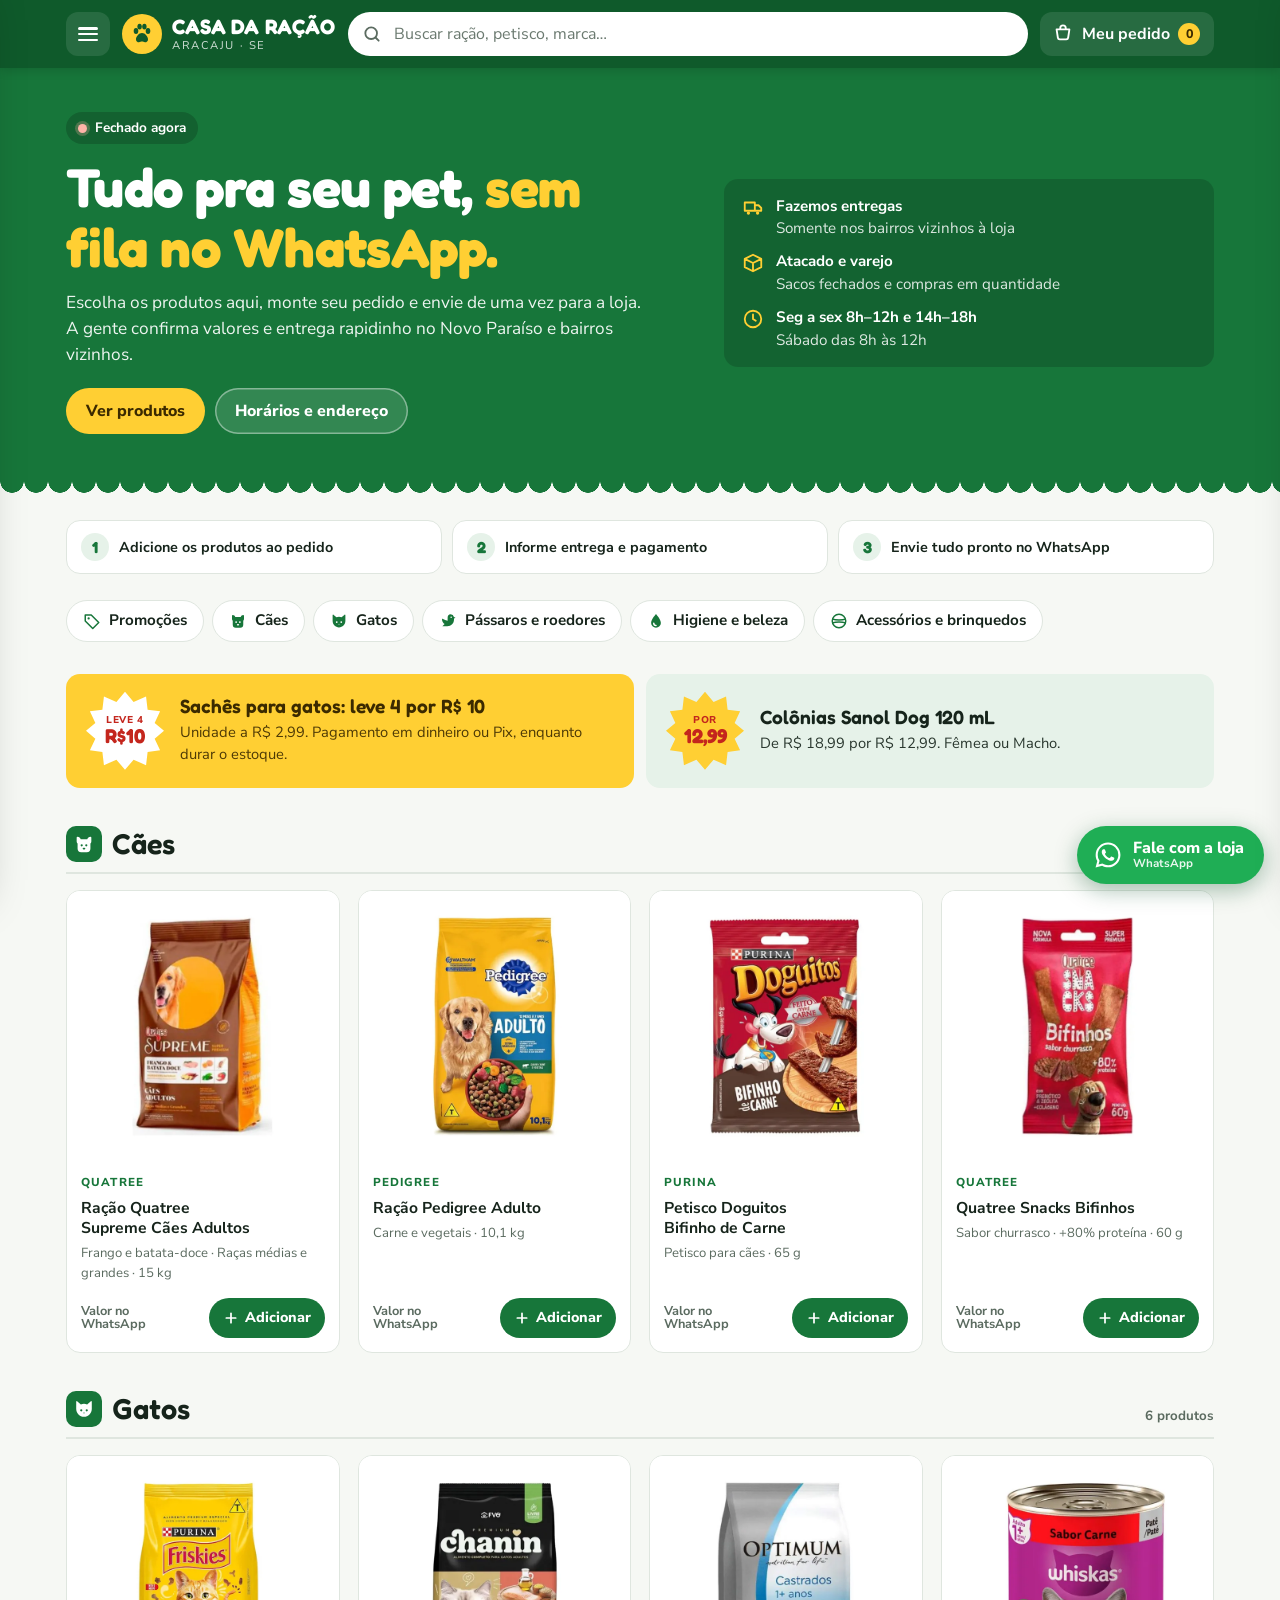
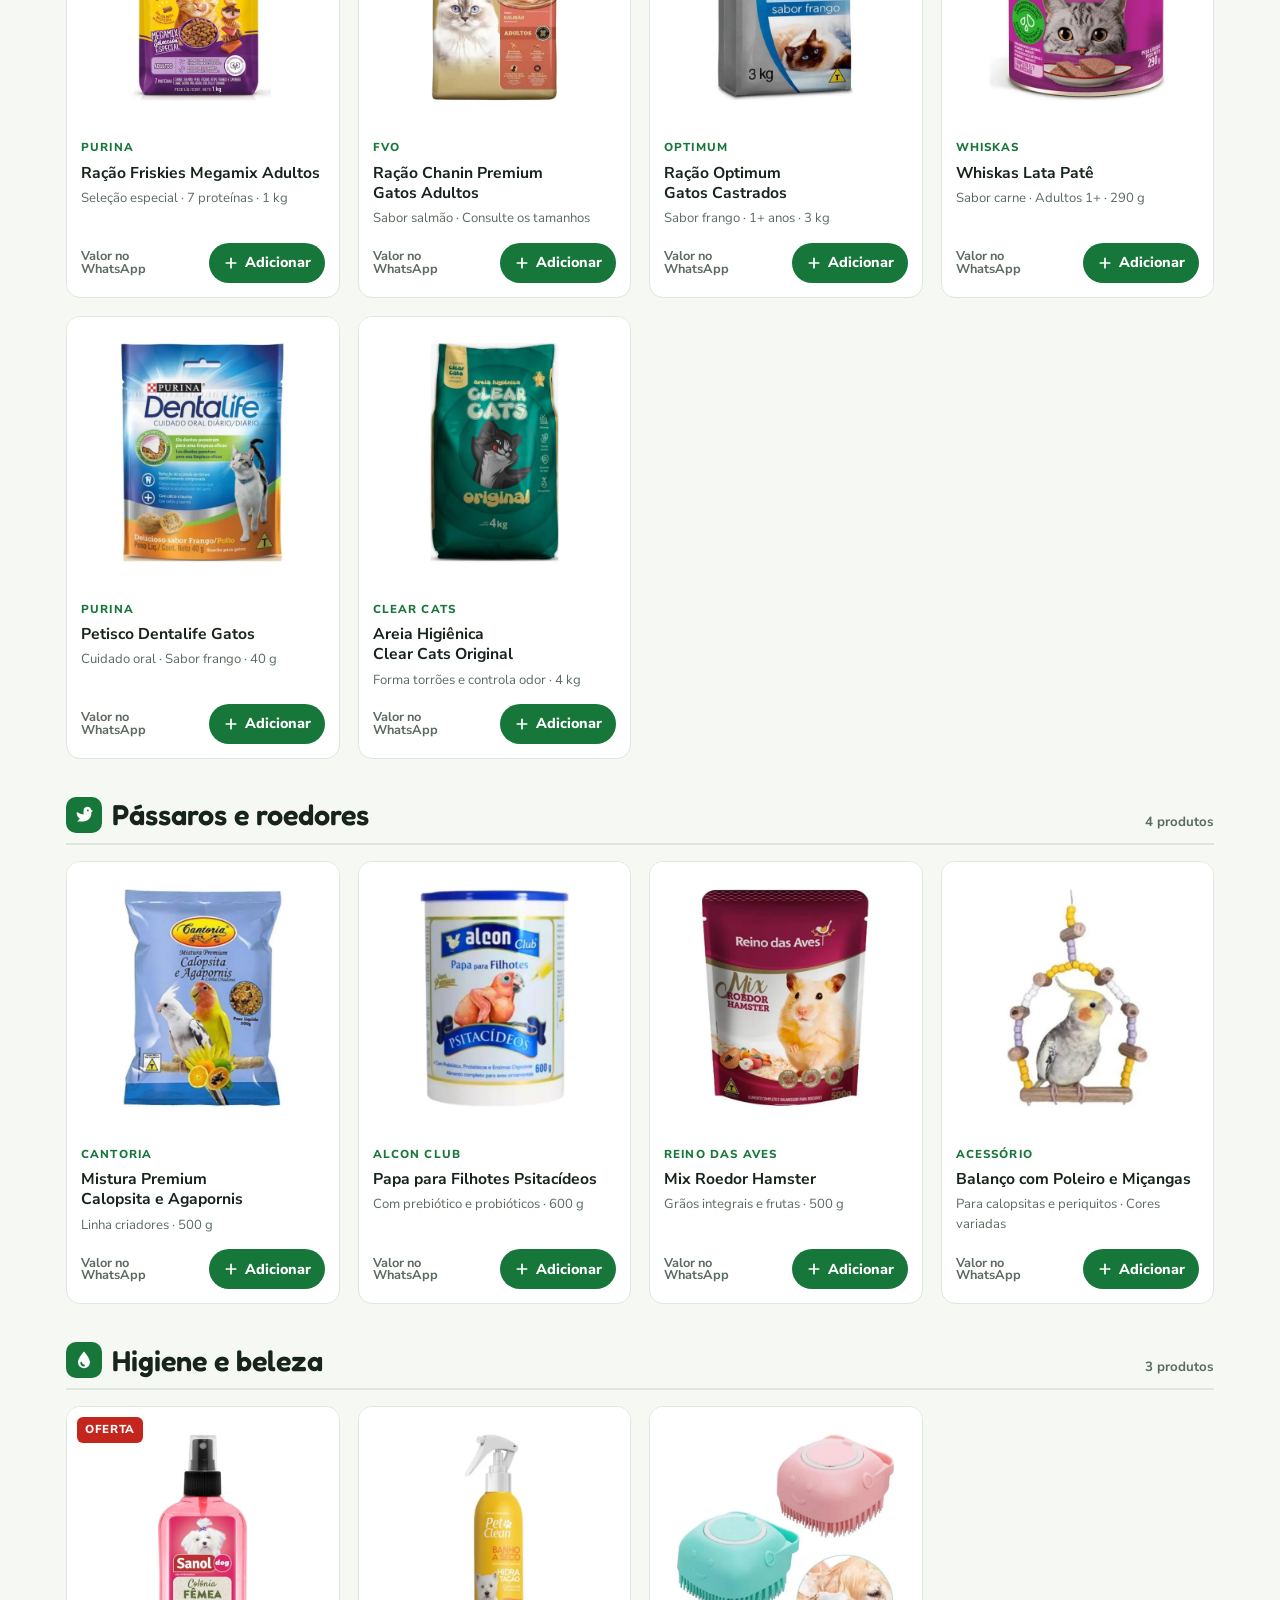
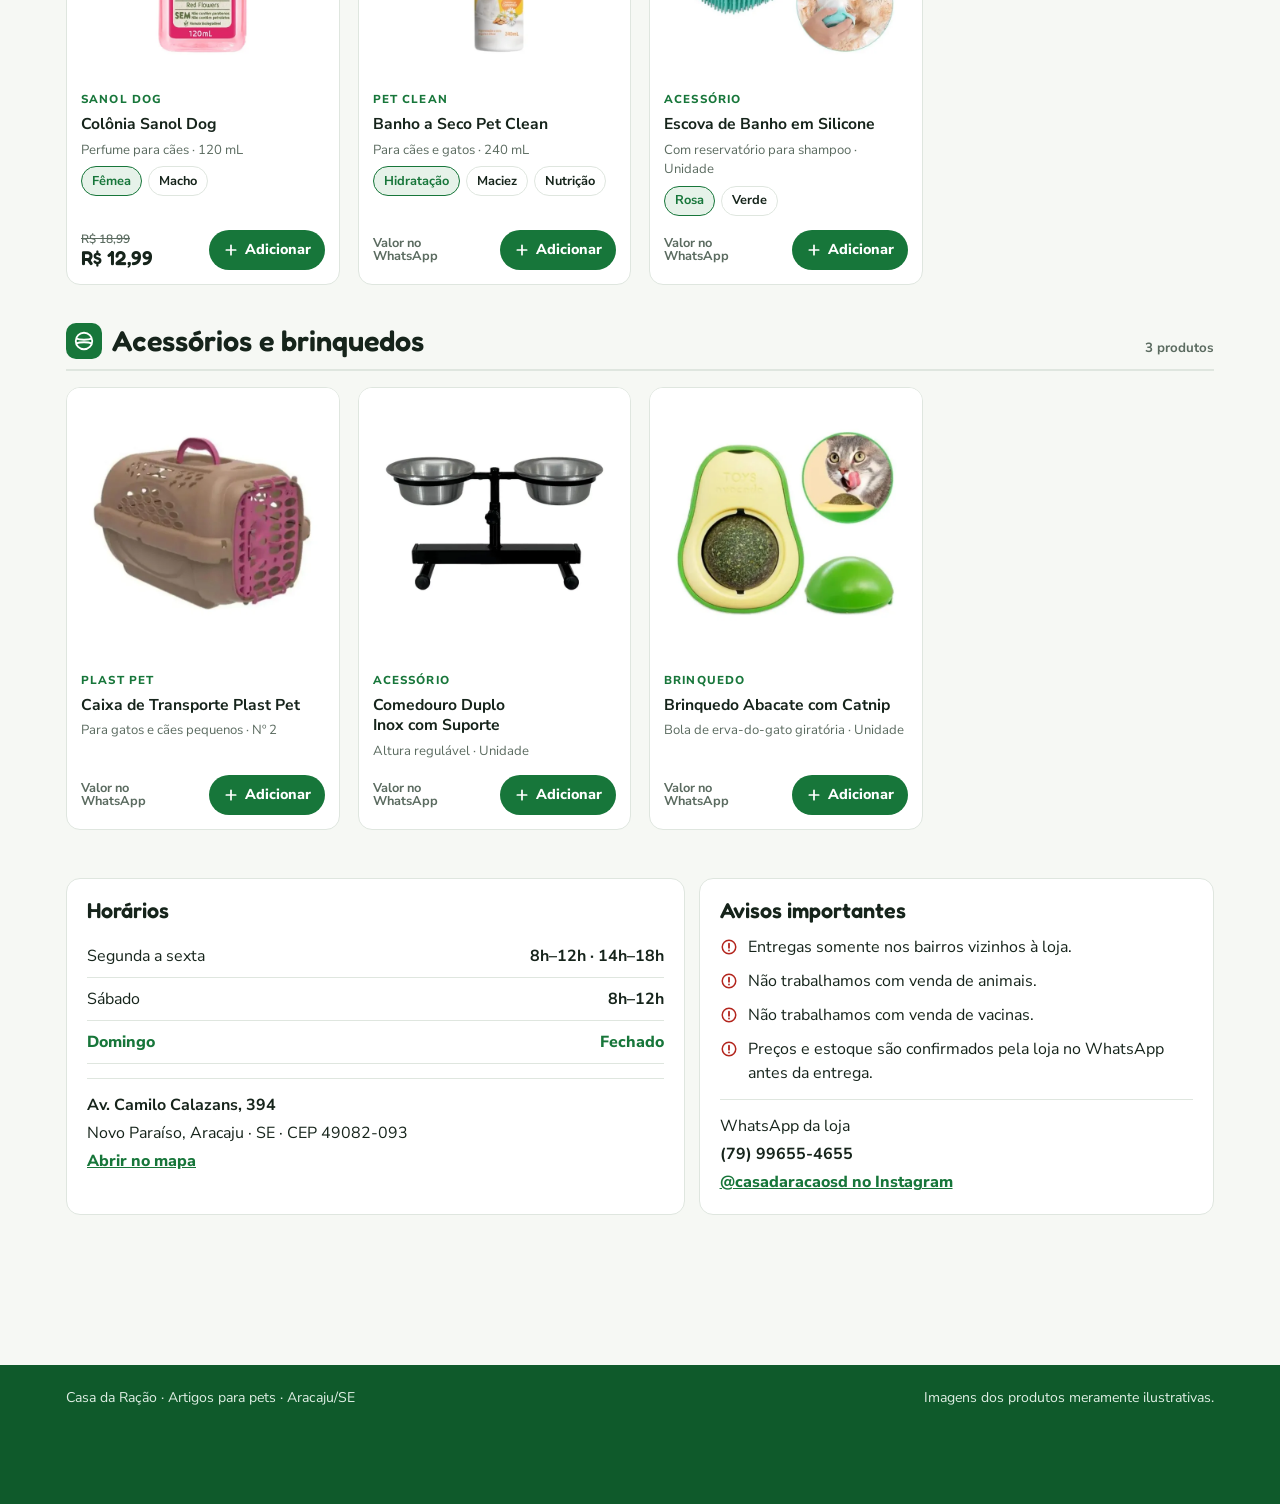
==== index.html @ 890642d2 "Site de pedidos da Casa da Ração Co-Authored-By: Claude Opus 5.5 <noreply@anthropic.com> Claude-Sess" ====
<!doctype html>
<html lang="pt-BR">
<head>
<meta charset="utf-8">
<meta name="viewport" content="width=device-width, initial-scale=1, viewport-fit=cover">
<meta name="description" content="Casa da Ração Aracaju: monte seu pedido de ração, petiscos e acessórios e envie pelo WhatsApp.">
<meta name="theme-color" content="#0f5a2b">
<title>Casa da Ração Aracaju</title>
<meta name="claude:viewport-fit-sides" content="cover">
<link rel="preconnect" href="https://fonts.googleapis.com">
<link rel="stylesheet" href="https://fonts.googleapis.com/css2?family=Fredoka:wght@500;600;700&family=Nunito+Sans:opsz,wght@6..12,400;6..12,600;6..12,700;6..12,800&display=swap">
<style>
/* Layout: sticky green "letreiro" header with 3-bar sector drawer + search, storefront hero with awning edge, sector shelves of product cards, cart drawer that sends the order to WhatsApp, fixed WhatsApp button bottom-right */
:root{
  --green:#17763a;          /* letreiro da fachada */
  --green-deep:#0f5a2b;
  --green-soft:#e6f2e9;
  --sun:#ffcf33;            /* plaquinhas de preço amarelas */
  --sun-ink:#3b2a00;
  --bg:#f6f8f4;
  --surface:#ffffff;
  --img-bg:#ffffff;
  --ink:#16241b;
  --muted:#5b6b60;
  --line:#dfe6df;
  --wa:#1fae55;
  --wa-ink:#ffffff;
  --danger:#b3261e;
  --shadow:0 1px 2px rgba(16,40,24,.06),0 6px 20px rgba(16,40,24,.07);
  --font-display:"Fredoka","Nunito Sans",ui-rounded,system-ui,sans-serif;
  --font-body:"Nunito Sans",system-ui,-apple-system,"Segoe UI",Roboto,sans-serif;
  --r:14px;
}
@media (prefers-color-scheme: dark){:root:not([data-theme="light"]){
  --green:#2f9e57;--green-deep:#12371f;--green-soft:#1a2c21;--sun:#ffd54f;--sun-ink:#2e2100;
  --bg:#0f1712;--surface:#17221b;--img-bg:#f4f6f2;--ink:#e7efe9;--muted:#a3b3a8;--line:#29382e;
  --wa:#25c062;--wa-ink:#06210f;--danger:#ff8a80;--shadow:0 1px 2px rgba(0,0,0,.4),0 8px 24px rgba(0,0,0,.35);color-scheme:dark}}
:root[data-theme="dark"]{
  --green:#2f9e57;--green-deep:#12371f;--green-soft:#1a2c21;--sun:#ffd54f;--sun-ink:#2e2100;
  --bg:#0f1712;--surface:#17221b;--img-bg:#f4f6f2;--ink:#e7efe9;--muted:#a3b3a8;--line:#29382e;
  --wa:#25c062;--wa-ink:#06210f;--danger:#ff8a80;--shadow:0 1px 2px rgba(0,0,0,.4),0 8px 24px rgba(0,0,0,.35);color-scheme:dark}

*{box-sizing:border-box}
html{scroll-behavior:smooth;scroll-padding-top:150px}
@media (prefers-reduced-motion:reduce){html{scroll-behavior:auto}*{transition:none!important;animation:none!important}}
body{background:var(--bg);color:var(--ink);font-family:var(--font-body);font-size:16px;line-height:1.5;-webkit-font-smoothing:antialiased}
body::before{content:"";position:fixed;inset:0 0 auto;height:env(safe-area-inset-top,0px);z-index:60;background:var(--green-deep)}
button,input,select,textarea{font:inherit;color:inherit}
button{cursor:pointer}
:focus-visible{outline:3px solid var(--sun);outline-offset:2px;border-radius:8px}
.wrap{max-width:1180px;margin:0 auto;padding-left:max(16px,env(safe-area-inset-left,0px));padding-right:max(16px,env(safe-area-inset-right,0px))}
.sr{position:absolute;width:1px;height:1px;overflow:hidden;clip:rect(0 0 0 0);white-space:nowrap}
h1,h2,h3{font-family:var(--font-display);font-weight:600;line-height:1.1;text-wrap:balance;margin:0}

/* ---------- header ---------- */
.top{position:sticky;top:env(safe-area-inset-top,0px);z-index:50;background:var(--green-deep);color:#fff;box-shadow:0 2px 10px rgba(0,0,0,.15)}
.top .wrap{display:grid;grid-template-columns:auto auto 1fr auto;grid-template-areas:"menu logo . cart" "search search search search";gap:10px 12px;align-items:center;padding-block:10px}
@media (min-width:780px){.top .wrap{grid-template-columns:auto auto 1fr auto;grid-template-areas:"menu logo search cart";padding-block:12px}}
.iconbtn{width:44px;height:44px;border:0;border-radius:12px;background:rgba(255,255,255,.1);color:#fff;display:grid;place-items:center;position:relative}
.iconbtn:hover{background:rgba(255,255,255,.18)}
.menu-btn{grid-area:menu}
.bars{width:20px;height:14px;display:flex;flex-direction:column;justify-content:space-between}
.bars i{display:block;height:2.5px;border-radius:2px;background:currentColor}
.logo{grid-area:logo;display:flex;align-items:center;gap:10px;text-decoration:none;color:#fff;min-width:0}
.logo-badge{width:40px;height:40px;border-radius:50%;background:var(--sun);color:var(--green-deep);display:grid;place-items:center;flex:none}
.logo-txt{display:flex;flex-direction:column;line-height:1}
.logo-txt b{font-family:var(--font-display);font-weight:700;font-size:1.3rem;letter-spacing:.01em;text-transform:uppercase;white-space:nowrap}
.logo-txt small{font-size:.7rem;letter-spacing:.14em;text-transform:uppercase;opacity:.8;margin-top:3px}
@media (max-width:420px){.logo{gap:8px}.logo-badge{width:34px;height:34px}.logo-txt b{font-size:1.02rem}.logo-txt small{font-size:.62rem}.top .wrap{gap:10px 8px}.cart-btn{padding:0 10px}}
.search{grid-area:search;position:relative;min-width:0}
.search input{width:100%;height:44px;border-radius:999px;border:2px solid transparent;background:#fff;color:#16241b;padding:0 44px 0 44px;font-size:1rem}
.search input::placeholder{color:#6b7a70}
.search input:focus{outline:none;border-color:var(--sun)}
.search .s-ico{position:absolute;left:14px;top:50%;transform:translateY(-50%);color:#5b6b60;pointer-events:none}
.search .s-clear{position:absolute;right:6px;top:50%;transform:translateY(-50%);width:34px;height:34px;border:0;border-radius:50%;background:transparent;color:#5b6b60;display:grid;place-items:center}
.search .s-clear:hover{background:#eef2ee}
.cart-btn{grid-area:cart;width:auto;padding:0 14px 0 12px;gap:8px;display:flex;font-weight:700}
.cart-btn .lbl{display:none}
@media (min-width:520px){.cart-btn .lbl{display:inline}}
.count{min-width:22px;height:22px;padding:0 6px;border-radius:999px;background:var(--sun);color:var(--sun-ink);font-size:.78rem;font-weight:800;display:grid;place-items:center;font-variant-numeric:tabular-nums}
.count.bump{animation:bump .35s ease}
@keyframes bump{40%{transform:scale(1.3)}}

/* ---------- hero ---------- */
.hero{background:var(--green);color:#fff;position:relative}
.hero .wrap{display:grid;gap:22px;padding-block:28px 46px}
@media (min-width:860px){.hero .wrap{grid-template-columns:1.3fr 1fr;align-items:center;padding-block:44px 64px}}
.hero::after{content:"";position:absolute;left:0;right:0;bottom:-1px;height:18px;background:var(--bg);z-index:0;-webkit-mask:radial-gradient(circle at 12px 0,transparent 11.5px,#000 12px) 0 0/24px 18px repeat-x;mask:radial-gradient(circle at 12px 0,transparent 11.5px,#000 12px) 0 0/24px 18px repeat-x}
.status{display:inline-flex;align-items:center;gap:8px;padding:6px 12px;border-radius:999px;background:rgba(0,0,0,.18);font-weight:700;font-size:.85rem}
.status i{width:9px;height:9px;border-radius:50%;background:#9fe0b4;box-shadow:0 0 0 3px rgba(159,224,180,.25)}
.status.closed i{background:#ffb4a8;box-shadow:0 0 0 3px rgba(255,180,168,.25)}
.hero h1{font-size:clamp(2rem,5.2vw,3.4rem);margin-top:14px;font-weight:700;letter-spacing:-.01em}
.hero h1 em{font-style:normal;color:var(--sun)}
.hero p.lead{font-size:1.08rem;max-width:34em;opacity:.92;margin:12px 0 0}
.hero-actions{display:flex;flex-wrap:wrap;gap:10px;margin-top:20px}
.btn{display:inline-flex;align-items:center;justify-content:center;gap:8px;min-height:46px;padding:0 20px;border-radius:999px;border:0;font-weight:800;text-decoration:none;font-size:1rem}
.btn-sun{background:var(--sun);color:var(--sun-ink)}
.btn-sun:hover{filter:brightness(1.05)}
.btn-ghost{background:rgba(255,255,255,.12);color:#fff;box-shadow:inset 0 0 0 1.5px rgba(255,255,255,.4)}
.btn-ghost:hover{background:rgba(255,255,255,.2)}
.facts{display:grid;gap:10px;background:rgba(0,0,0,.16);border-radius:var(--r);padding:16px 18px;font-size:.95rem}
.facts div{display:flex;gap:12px;align-items:flex-start}
.facts svg{flex:none;margin-top:2px;color:var(--sun)}
.facts b{display:block}
.facts span{opacity:.85}

/* ---------- steps & chips ---------- */
.steps{display:grid;grid-template-columns:repeat(3,minmax(0,1fr));gap:10px;margin-top:22px}
.step{background:var(--surface);border:1px solid var(--line);border-radius:var(--r);padding:12px 14px;display:flex;gap:10px;align-items:center;min-width:0}
.step b{width:28px;height:28px;flex:none;border-radius:50%;background:var(--green-soft);color:var(--green);display:grid;place-items:center;font-family:var(--font-display)}
.step span{font-size:.9rem;font-weight:700;line-height:1.25}
@media (max-width:560px){.steps{grid-template-columns:1fr}.step{padding:10px 12px}}
.chips{display:flex;gap:8px;overflow-x:auto;padding:4px 0 6px;margin-top:22px;scrollbar-width:none}
.chips::-webkit-scrollbar{display:none}
.chip{flex:none;display:inline-flex;align-items:center;gap:8px;height:42px;padding:0 16px;border-radius:999px;border:1.5px solid var(--line);background:var(--surface);color:var(--ink);font-weight:700;text-decoration:none;font-size:.95rem}
.chip:hover{border-color:var(--green);color:var(--green)}
.chip svg{color:var(--green)}

/* ---------- promo ---------- */
.promo{margin-top:26px;display:grid;gap:12px}
@media (min-width:760px){.promo{grid-template-columns:1fr 1fr}}
.promo-card{border-radius:var(--r);padding:18px 20px;display:flex;gap:16px;align-items:center;min-width:0}
.promo-card.sun{background:var(--sun);color:var(--sun-ink)}
.promo-card.soft{background:var(--green-soft);color:var(--ink)}
.burst{flex:none;width:78px;height:78px;display:grid;place-items:center;text-align:center;font-family:var(--font-display);font-weight:700;line-height:1;clip-path:polygon(50% 0,61% 13%,77% 6%,79% 23%,95% 25%,88% 40%,100% 50%,88% 60%,95% 75%,79% 77%,77% 94%,61% 87%,50% 100%,39% 87%,23% 94%,21% 77%,5% 75%,12% 60%,0 50%,12% 40%,5% 25%,21% 23%,23% 6%,39% 13%)}
.promo-card.sun .burst{background:#fff;color:#c4261d}
.promo-card.soft .burst{background:var(--sun);color:#c4261d}
.burst small{display:block;font-size:.62rem;font-family:var(--font-body);font-weight:800;letter-spacing:.06em}
.burst span{font-size:1.25rem}
.promo-card h3{font-size:1.2rem}
.promo-card p{margin:4px 0 0;font-size:.92rem;opacity:.9}

/* ---------- shelves ---------- */
main{padding-bottom:110px}
.shelf{margin-top:38px}
.shelf-head{display:flex;align-items:end;justify-content:space-between;gap:12px;border-bottom:2px solid var(--line);padding-bottom:10px;margin-bottom:16px}
.shelf-head h2{font-size:clamp(1.4rem,3vw,1.8rem);display:flex;align-items:center;gap:10px}
.shelf-head h2 .tag{width:36px;height:36px;border-radius:10px;background:var(--green);color:#fff;display:grid;place-items:center}
.shelf-head small{color:var(--muted);font-weight:700;white-space:nowrap}
.grid{display:grid;grid-template-columns:repeat(2,minmax(0,1fr));gap:12px}
@media (min-width:640px){.grid{grid-template-columns:repeat(3,minmax(0,1fr));gap:16px}}
@media (min-width:980px){.grid{grid-template-columns:repeat(4,minmax(0,1fr));gap:18px}}
.card{background:var(--surface);border:1px solid var(--line);border-radius:var(--r);overflow:hidden;display:flex;flex-direction:column;min-width:0;transition:box-shadow .2s,transform .2s}
.card:hover{box-shadow:var(--shadow);transform:translateY(-2px)}
.card.flash{animation:flash 1.6s ease}
@keyframes flash{0%,60%{box-shadow:0 0 0 4px var(--sun)}}
.card .pic{position:relative;background:var(--img-bg);aspect-ratio:1/1;max-width:100%;display:grid;place-items:center}
.card .pic img{width:88%;height:88%;object-fit:contain}
.ribbon{position:absolute;left:10px;top:10px;background:#c4261d;color:#fff;font-weight:800;font-size:.72rem;letter-spacing:.06em;text-transform:uppercase;padding:4px 8px;border-radius:6px}
.card .body{padding:12px 14px 14px;display:flex;flex-direction:column;gap:6px;flex:1}
.brand{font-size:.72rem;font-weight:800;letter-spacing:.1em;text-transform:uppercase;color:var(--green)}
.card h3{font-family:var(--font-body);font-weight:700;font-size:.98rem;line-height:1.3}
.meta{font-size:.82rem;color:var(--muted)}
.opts{display:flex;flex-wrap:wrap;gap:6px}
.opt{height:30px;padding:0 10px;border-radius:999px;border:1.5px solid var(--line);background:transparent;font-size:.8rem;font-weight:700}
.opt[aria-pressed="true"]{border-color:var(--green);background:var(--green-soft);color:var(--green)}
.buy{margin-top:auto;padding-top:8px;display:flex;align-items:center;justify-content:space-between;gap:8px;flex-wrap:wrap}
.price{font-family:var(--font-display);font-weight:600;font-size:1.25rem;font-variant-numeric:tabular-nums;line-height:1}
.price s{display:block;font-family:var(--font-body);font-size:.75rem;color:var(--muted);font-weight:600;margin-bottom:3px}
.price.ask{font-family:var(--font-body);font-size:.8rem;font-weight:700;color:var(--muted)}
.add{height:40px;padding:0 14px;border-radius:999px;border:0;background:var(--green);color:#fff;font-weight:800;display:inline-flex;align-items:center;gap:6px;font-size:.9rem}
.add:hover{background:var(--green-deep)}
:root:not([data-theme="light"]) .add:hover{filter:brightness(1.1)}
.stepper{display:inline-flex;align-items:center;border-radius:999px;background:var(--green-soft);height:40px}
.stepper button{width:38px;height:40px;border:0;background:transparent;color:var(--green);font-weight:800;font-size:1.2rem;border-radius:999px}
.stepper output{min-width:22px;text-align:center;font-weight:800;font-variant-numeric:tabular-nums}
@media (max-width:420px){.card .body{padding:10px 10px 12px}.add{padding:0 12px}.add .t{display:none}.price{font-size:1.1rem}}

.results-head{margin-top:28px;display:flex;justify-content:space-between;align-items:baseline;gap:12px;flex-wrap:wrap}
.results-head h2{font-size:1.4rem}
.linkbtn{border:0;background:transparent;color:var(--green);font-weight:800;padding:6px 0;text-decoration:underline;text-underline-offset:3px}
.empty{margin-top:16px;background:var(--surface);border:1.5px dashed var(--line);border-radius:var(--r);padding:28px 20px;text-align:center}
.empty h3{font-size:1.25rem}
.empty p{color:var(--muted);margin:6px 0 16px}
.btn-wa{background:var(--wa);color:var(--wa-ink)}

/* ---------- info & footer ---------- */
.info{margin-top:48px;display:grid;gap:14px}
@media (min-width:820px){.info{grid-template-columns:1.2fr 1fr}}
.panel{background:var(--surface);border:1px solid var(--line);border-radius:var(--r);padding:20px}
.panel h2{font-size:1.35rem;margin-bottom:12px}
.hours{width:100%;border-collapse:collapse;font-variant-numeric:tabular-nums}
.hours td{padding:9px 0;border-bottom:1px solid var(--line)}
.hours td:last-child{text-align:right;font-weight:700}
.hours tr.today td{color:var(--green);font-weight:800}
.notice{list-style:none;padding:0;margin:0;display:grid;gap:10px}
.notice li{display:flex;gap:10px;align-items:flex-start}
.notice svg{flex:none;margin-top:3px;color:var(--danger)}
.addr{margin-top:14px;padding-top:14px;border-top:1px solid var(--line);display:grid;gap:4px}
.addr a{color:var(--green);font-weight:800}
footer{margin-top:40px;background:var(--green-deep);color:#dfeee4;font-size:.88rem}
footer .wrap{padding-block:22px calc(96px + env(safe-area-inset-bottom,0px));display:flex;flex-wrap:wrap;gap:8px 20px;justify-content:space-between}

/* ---------- overlay / drawers ---------- */
.scrim{position:fixed;inset:0;background:rgba(6,18,10,.5);z-index:70;opacity:0;pointer-events:none;transition:opacity .2s}
.scrim.on{opacity:1;pointer-events:auto}
.drawer{position:fixed;top:0;bottom:0;z-index:80;width:min(360px,88vw);background:var(--surface);display:flex;flex-direction:column;transition:transform .25s ease;box-shadow:0 0 40px rgba(0,0,0,.25)}
.drawer.left{left:0;transform:translateX(-105%);padding-left:env(safe-area-inset-left,0px)}
.drawer.right{right:0;width:min(420px,94vw);transform:translateX(105%);padding-right:env(safe-area-inset-right,0px)}
.drawer.open{transform:none}
.d-head{display:flex;align-items:center;justify-content:space-between;gap:10px;padding:calc(14px + env(safe-area-inset-top,0px)) 16px 14px;background:var(--green-deep);color:#fff}
.d-head h2{font-size:1.25rem}
.d-body{flex:1;overflow-y:auto;padding:10px 12px calc(16px + env(safe-area-inset-bottom,0px))}
.nav-link{display:flex;align-items:center;gap:12px;width:100%;min-height:48px;padding:0 10px;border:0;border-radius:10px;background:transparent;text-align:left;font-weight:800;font-size:1rem;text-decoration:none;color:var(--ink)}
.nav-link:hover{background:var(--green-soft)}
.nav-link .n{margin-left:auto;font-size:.78rem;color:var(--muted);font-weight:700}
.nav-link .chev{transition:transform .2s;color:var(--muted)}
.nav-link[aria-expanded="true"] .chev{transform:rotate(90deg)}
.nav-ico{width:32px;height:32px;border-radius:9px;background:var(--green-soft);color:var(--green);display:grid;place-items:center;flex:none}
.sub{list-style:none;margin:0 0 8px;padding:0 0 0 54px}
.sub button{width:100%;text-align:left;border:0;background:transparent;padding:8px 6px;border-radius:8px;font-size:.92rem;color:var(--ink)}
.sub button:hover{background:var(--green-soft)}
.d-sep{height:1px;background:var(--line);margin:10px 4px}
.d-label{font-size:.72rem;letter-spacing:.12em;text-transform:uppercase;color:var(--muted);font-weight:800;padding:8px 10px 4px}

/* cart */
.c-item{display:grid;grid-template-columns:64px 1fr auto;gap:12px;align-items:center;padding:12px 4px;border-bottom:1px solid var(--line)}
.c-item img{width:64px;height:64px;object-fit:contain;background:var(--img-bg);border-radius:10px;border:1px solid var(--line)}
.c-item .nm{font-weight:700;font-size:.92rem;line-height:1.3}
.c-item .sm{font-size:.8rem;color:var(--muted)}
.c-item .rm{border:0;background:transparent;color:var(--danger);font-size:.8rem;font-weight:700;padding:4px 0}
.c-empty{text-align:center;padding:36px 10px;color:var(--muted)}
.c-empty b{display:block;color:var(--ink);font-family:var(--font-display);font-size:1.2rem;margin-bottom:6px}
.form{display:grid;gap:12px;margin-top:16px}
.field{display:grid;gap:6px}
.field label,.field legend{font-weight:800;font-size:.88rem}
.field input,.field select,.field textarea{width:100%;min-height:44px;border-radius:10px;border:1.5px solid var(--line);background:var(--bg);padding:10px 12px;font-size:1rem}
.field textarea{min-height:64px;resize:vertical}
.field input:focus,.field select:focus,.field textarea:focus{outline:none;border-color:var(--green)}
fieldset.field{border:0;padding:0;margin:0}
.seg{display:grid;grid-template-columns:1fr 1fr;gap:6px;background:var(--bg);border:1.5px solid var(--line);border-radius:12px;padding:4px}
.seg input{position:absolute;opacity:0;pointer-events:none}
.seg label{display:grid;place-items:center;min-height:40px;border-radius:9px;font-weight:800;cursor:pointer;font-size:.92rem}
.seg input:checked+label{background:var(--green);color:#fff}
.seg input:focus-visible+label{outline:3px solid var(--sun)}
.c-foot{border-top:1px solid var(--line);padding:14px 16px calc(14px + env(safe-area-inset-bottom,0px));display:grid;gap:10px;background:var(--surface)}
.tot{display:flex;justify-content:space-between;align-items:baseline;font-variant-numeric:tabular-nums}
.tot b{font-family:var(--font-display);font-size:1.35rem;font-weight:600}
.tot small{display:block;color:var(--muted);font-size:.78rem}
.c-foot .btn{width:100%}
.hint{font-size:.8rem;color:var(--muted);text-align:center;margin:0}

/* floating WhatsApp */
.fab{position:fixed;z-index:65;right:calc(16px + env(safe-area-inset-right,0px));bottom:calc(16px + env(safe-area-inset-bottom,0px));display:flex;align-items:center;gap:10px;height:58px;padding:0 20px 0 16px;border-radius:999px;background:var(--wa);color:var(--wa-ink);text-decoration:none;font-weight:800;box-shadow:0 6px 22px rgba(10,80,40,.35)}
.fab:hover{filter:brightness(1.06)}
.fab .fl{display:flex;flex-direction:column;line-height:1.1}
.fab .fl small{font-size:.72rem;font-weight:700;opacity:.9}
@media (max-width:480px){.fab{height:60px;width:60px;padding:0;justify-content:center}.fab .fl{display:none}}

.toast{position:fixed;left:50%;bottom:calc(90px + env(safe-area-inset-bottom,0px));transform:translate(-50%,20px);background:var(--ink);color:var(--bg);padding:10px 16px;border-radius:999px;font-weight:700;font-size:.9rem;z-index:90;opacity:0;pointer-events:none;transition:.2s;max-width:calc(100vw - 32px);text-align:center}
.toast.on{opacity:1;transform:translate(-50%,0)}
</style>
<style>body{margin:0}img{max-width:100%}[hidden]{display:none!important}:root{padding-top:env(safe-area-inset-top,0px);padding-bottom:env(safe-area-inset-bottom,0px)}</style>
</head>
<body>


<svg width="0" height="0" style="position:absolute" aria-hidden="true">
  <defs>
    <symbol id="i-paw" viewBox="0 0 24 24"><ellipse cx="6" cy="9" rx="2.3" ry="3" fill="currentColor"/><ellipse cx="18" cy="9" rx="2.3" ry="3" fill="currentColor"/><ellipse cx="9.6" cy="4.6" rx="2.2" ry="2.9" fill="currentColor"/><ellipse cx="14.4" cy="4.6" rx="2.2" ry="2.9" fill="currentColor"/><path d="M12 11c-3.2 0-6 3.6-6 6.4 0 1.9 1.4 2.8 3 2.8 1.2 0 2-.6 3-.6s1.8.6 3 .6c1.6 0 3-.9 3-2.8 0-2.8-2.8-6.4-6-6.4z" fill="currentColor"/></symbol>
    <symbol id="i-wa" viewBox="0 0 24 24"><path fill="currentColor" d="M19.05 4.91A9.82 9.82 0 0 0 12.04 2C6.58 2 2.13 6.45 2.13 11.91c0 1.75.46 3.45 1.32 4.95L2.05 22l5.25-1.38c1.45.79 3.08 1.21 4.74 1.21 5.46 0 9.91-4.45 9.91-9.91 0-2.65-1.03-5.14-2.9-7.01zm-7.01 15.24c-1.48 0-2.93-.4-4.2-1.15l-.3-.18-3.12.82.83-3.04-.2-.31a8.26 8.26 0 0 1-1.26-4.38c0-4.54 3.7-8.24 8.24-8.24 2.2 0 4.27.86 5.82 2.42a8.18 8.18 0 0 1 2.41 5.83c.02 4.54-3.68 8.23-8.22 8.23zm4.52-6.16c-.25-.12-1.47-.72-1.69-.81-.23-.08-.39-.12-.56.12-.17.25-.64.81-.78.97-.14.17-.29.19-.54.06-.25-.12-1.05-.39-1.99-1.23-.74-.66-1.23-1.47-1.38-1.72-.14-.25-.02-.38.11-.51.11-.11.25-.29.37-.43s.17-.25.25-.41.04-.31-.02-.43-.56-1.34-.76-1.84c-.2-.48-.41-.42-.56-.43h-.48c-.17 0-.43.06-.66.31-.22.25-.86.85-.86 2.07s.89 2.4 1.01 2.56c.12.17 1.75 2.67 4.23 3.74.59.26 1.05.41 1.41.52.59.19 1.13.16 1.56.1.48-.07 1.47-.6 1.67-1.18.21-.58.21-1.07.14-1.18s-.22-.17-.47-.29z"/></symbol>
    <symbol id="i-cart" viewBox="0 0 24 24"><path fill="none" stroke="currentColor" stroke-width="2" stroke-linecap="round" stroke-linejoin="round" d="M5 7h14l-1.4 9.1a2 2 0 0 1-2 1.7H8.4a2 2 0 0 1-2-1.7zM9 7V5.5a3 3 0 0 1 6 0V7"/></symbol>
    <symbol id="i-search" viewBox="0 0 24 24"><circle cx="11" cy="11" r="7" fill="none" stroke="currentColor" stroke-width="2.2"/><path d="m20 20-3.5-3.5" stroke="currentColor" stroke-width="2.2" stroke-linecap="round"/></symbol>
    <symbol id="i-x" viewBox="0 0 24 24"><path d="M6 6l12 12M18 6 6 18" stroke="currentColor" stroke-width="2.4" stroke-linecap="round"/></symbol>
    <symbol id="i-chev" viewBox="0 0 24 24"><path d="m9 6 6 6-6 6" fill="none" stroke="currentColor" stroke-width="2.4" stroke-linecap="round" stroke-linejoin="round"/></symbol>
    <symbol id="i-plus" viewBox="0 0 24 24"><path d="M12 5v14M5 12h14" stroke="currentColor" stroke-width="2.6" stroke-linecap="round"/></symbol>
    <symbol id="i-truck" viewBox="0 0 24 24"><path fill="none" stroke="currentColor" stroke-width="2" stroke-linejoin="round" d="M3 6h11v9H3zM14 9h4l3 3v3h-7z"/><circle cx="7" cy="17.5" r="1.8" fill="currentColor"/><circle cx="17" cy="17.5" r="1.8" fill="currentColor"/></symbol>
    <symbol id="i-clock" viewBox="0 0 24 24"><circle cx="12" cy="12" r="9" fill="none" stroke="currentColor" stroke-width="2"/><path d="M12 7v5l3 2" fill="none" stroke="currentColor" stroke-width="2" stroke-linecap="round"/></symbol>
    <symbol id="i-pin" viewBox="0 0 24 24"><path fill="none" stroke="currentColor" stroke-width="2" d="M12 21s-7-6.2-7-11.5a7 7 0 0 1 14 0C19 14.8 12 21 12 21z"/><circle cx="12" cy="9.5" r="2.5" fill="currentColor"/></symbol>
    <symbol id="i-box" viewBox="0 0 24 24"><path fill="none" stroke="currentColor" stroke-width="2" stroke-linejoin="round" d="M3 7.5 12 3l9 4.5v9L12 21l-9-4.5zM3 7.5l9 4.5 9-4.5M12 12v9"/></symbol>
    <symbol id="i-dog" viewBox="0 0 24 24"><path fill="currentColor" d="M5 4c1.6 0 3 1.2 3.4 2.7h7.2C16 5.2 17.4 4 19 4c.6 0 1 .4 1 1v4.2c0 .9-.4 1.7-1 2.3V17a4 4 0 0 1-4 4H9a4 4 0 0 1-4-4v-5.5c-.6-.6-1-1.4-1-2.3V5c0-.6.4-1 1-1zm4.5 8.2a1.2 1.2 0 1 0 0 2.4 1.2 1.2 0 0 0 0-2.4zm5 0a1.2 1.2 0 1 0 0 2.4 1.2 1.2 0 0 0 0-2.4zM12 16c-.8 0-1.5.4-1.5.9s.7 1.1 1.5 1.1 1.5-.6 1.5-1.1-.7-.9-1.5-.9z"/></symbol>
    <symbol id="i-cat" viewBox="0 0 24 24"><path fill="currentColor" d="M4.5 3.5 8.6 7a9 9 0 0 1 6.8 0l4.1-3.5c.4-.3 1 0 1 .5V12c0 4.7-3.8 8.5-8.5 8.5S3.5 16.7 3.5 12V4c0-.5.6-.8 1-.5zM9 12.2a1.2 1.2 0 1 0 0 2.4 1.2 1.2 0 0 0 0-2.4zm6 0a1.2 1.2 0 1 0 0 2.4 1.2 1.2 0 0 0 0-2.4zM12 15.6l-1 1h2z"/></symbol>
    <symbol id="i-bird" viewBox="0 0 24 24"><path fill="currentColor" d="M15.5 3a4.5 4.5 0 0 1 4.4 3.5L22 7.5l-2 1.1V10c0 5-3.6 9-9 9H4.5l3-3C5.4 14.6 4 12.2 4 9.5c0-.4.4-.6.7-.4 2.2 1.4 4.6 2.2 6.8 2.4V7.5A4.5 4.5 0 0 1 15.5 3zm.7 3a1 1 0 1 0 0 2 1 1 0 0 0 0-2z"/></symbol>
    <symbol id="i-drop" viewBox="0 0 24 24"><path fill="currentColor" d="M12 2.8s6.5 7.2 6.5 11.7a6.5 6.5 0 0 1-13 0C5.5 10 12 2.8 12 2.8zM9 14a1 1 0 0 0-1 1 4 4 0 0 0 4 4 1 1 0 0 0 0-2 2 2 0 0 1-2-2 1 1 0 0 0-1-1z"/></symbol>
    <symbol id="i-ball" viewBox="0 0 24 24"><circle cx="12" cy="12" r="9" fill="none" stroke="currentColor" stroke-width="2"/><path d="M3.5 9.5c4 1.5 13 1.5 17 0M3.5 14.5c4-1.5 13-1.5 17 0" fill="none" stroke="currentColor" stroke-width="2"/></symbol>
    <symbol id="i-home" viewBox="0 0 24 24"><path fill="none" stroke="currentColor" stroke-width="2" stroke-linejoin="round" d="M4 11 12 4l8 7v9h-5v-6H9v6H4z"/></symbol>
    <symbol id="i-tag" viewBox="0 0 24 24"><path fill="none" stroke="currentColor" stroke-width="2" stroke-linejoin="round" d="M3 12V4h8l10 10-8 8z"/><circle cx="7.5" cy="8.5" r="1.5" fill="currentColor"/></symbol>
    <symbol id="i-alert" viewBox="0 0 24 24"><circle cx="12" cy="12" r="9" fill="none" stroke="currentColor" stroke-width="2"/><path d="M12 7.5v5.5M12 16.5v.2" stroke="currentColor" stroke-width="2.4" stroke-linecap="round"/></symbol>
  </defs>
</svg>

<header class="top">
  <div class="wrap">
    <button class="iconbtn menu-btn" id="menuBtn" aria-label="Abrir menu de setores" aria-controls="nav" aria-expanded="false"><span class="bars" aria-hidden="true"><i></i><i></i><i></i></span></button>
    <a class="logo" href="#inicio" aria-label="Casa da Ração, início">
      <span class="logo-badge"><svg width="24" height="24"><use href="#i-paw"/></svg></span>
      <span class="logo-txt"><b>Casa da Ração</b><small>Aracaju · SE</small></span>
    </a>
    <form class="search" id="searchForm" role="search">
      <label class="sr" for="q">Buscar produtos</label>
      <svg class="s-ico" width="20" height="20" aria-hidden="true"><use href="#i-search"/></svg>
      <input id="q" type="search" placeholder="Buscar ração, petisco, marca…" autocomplete="off" enterkeyhint="search">
      <button type="button" class="s-clear" id="qClear" aria-label="Limpar busca" hidden><svg width="18" height="18"><use href="#i-x"/></svg></button>
    </form>
    <button class="iconbtn cart-btn" id="cartBtn" aria-label="Abrir pedido" aria-controls="cart" aria-expanded="false">
      <svg width="22" height="22" aria-hidden="true"><use href="#i-cart"/></svg><span class="lbl">Meu pedido</span><span class="count" id="count">0</span>
    </button>
  </div>
</header>

<section class="hero" id="inicio">
  <div class="wrap">
    <div>
      <span class="status" id="status"><i></i><span id="statusTxt">Horário de funcionamento</span></span>
      <h1>Tudo pra seu pet, <em>sem fila no WhatsApp.</em></h1>
      <p class="lead">Escolha os produtos aqui, monte seu pedido e envie de uma vez para a loja. A gente confirma valores e entrega rapidinho no Novo Paraíso e bairros vizinhos.</p>
      <div class="hero-actions">
        <a class="btn btn-sun" href="#produtos">Ver produtos</a>
        <a class="btn btn-ghost" href="#loja">Horários e endereço</a>
      </div>
    </div>
    <div class="facts" aria-label="Informações da loja">
      <div><svg width="22" height="22" aria-hidden="true"><use href="#i-truck"/></svg><p style="margin:0"><b>Fazemos entregas</b><span>Somente nos bairros vizinhos à loja</span></p></div>
      <div><svg width="22" height="22" aria-hidden="true"><use href="#i-box"/></svg><p style="margin:0"><b>Atacado e varejo</b><span>Sacos fechados e compras em quantidade</span></p></div>
      <div><svg width="22" height="22" aria-hidden="true"><use href="#i-clock"/></svg><p style="margin:0"><b>Seg a sex 8h–12h e 14h–18h</b><span>Sábado das 8h às 12h</span></p></div>
    </div>
  </div>
</section>

<main class="wrap" id="produtos">
  <div class="steps" aria-label="Como pedir">
    <div class="step"><b>1</b><span>Adicione os produtos ao pedido</span></div>
    <div class="step"><b>2</b><span>Informe entrega e pagamento</span></div>
    <div class="step"><b>3</b><span>Envie tudo pronto no WhatsApp</span></div>
  </div>

  <nav class="chips" id="chips" aria-label="Setores"></nav>

  <div id="home">
    <div class="promo" id="promocoes">
      <div class="promo-card sun">
        <div class="burst" aria-hidden="true"><div><small>LEVE 4</small><span>R$10</span></div></div>
        <div><h3>Sachês para gatos: leve 4 por R$ 10</h3><p>Unidade a R$ 2,99. Pagamento em dinheiro ou Pix, enquanto durar o estoque.</p></div>
      </div>
      <div class="promo-card soft">
        <div class="burst" aria-hidden="true"><div><small>POR</small><span>12,99</span></div></div>
        <div><h3>Colônias Sanol Dog 120 mL</h3><p>De R$ 18,99 por R$ 12,99. Fêmea ou Macho.</p></div>
      </div>
    </div>
    <div id="shelves"></div>
  </div>

  <section id="results" hidden aria-live="polite">
    <div class="results-head"><h2 id="resultsTitle">Resultados</h2><button class="linkbtn" id="backHome" type="button">Ver todos os produtos</button></div>
    <div class="grid" id="resultsGrid" style="margin-top:14px"></div>
    <div class="empty" id="noResults" hidden>
      <h3>Não encontramos esse produto no site</h3>
      <p>A loja tem muito mais coisa nas prateleiras. Pergunte direto pelo WhatsApp.</p>
      <a class="btn btn-wa" id="askWa" href="#" target="_blank" rel="noopener"><svg width="20" height="20" aria-hidden="true"><use href="#i-wa"/></svg>Perguntar no WhatsApp</a>
    </div>
  </section>

  <section class="info" id="loja">
    <div class="panel">
      <h2>Horários</h2>
      <table class="hours" id="hours">
        <tr data-d="1,2,3,4,5"><td>Segunda a sexta</td><td>8h–12h · 14h–18h</td></tr>
        <tr data-d="6"><td>Sábado</td><td>8h–12h</td></tr>
        <tr data-d="0"><td>Domingo</td><td>Fechado</td></tr>
      </table>
      <div class="addr">
        <b>Av. Camilo Calazans, 394</b>
        <span>Novo Paraíso, Aracaju · SE · CEP 49082-093</span>
        <a href="https://www.google.com/maps/search/?api=1&query=Av.+Camilo+Calazans+394+Novo+Paraiso+Aracaju" target="_blank" rel="noopener">Abrir no mapa</a>
      </div>
    </div>
    <div class="panel">
      <h2>Avisos importantes</h2>
      <ul class="notice">
        <li><svg width="18" height="18" aria-hidden="true"><use href="#i-alert"/></svg><span>Entregas somente nos bairros vizinhos à loja.</span></li>
        <li><svg width="18" height="18" aria-hidden="true"><use href="#i-alert"/></svg><span>Não trabalhamos com venda de animais.</span></li>
        <li><svg width="18" height="18" aria-hidden="true"><use href="#i-alert"/></svg><span>Não trabalhamos com venda de vacinas.</span></li>
        <li><svg width="18" height="18" aria-hidden="true"><use href="#i-alert"/></svg><span>Preços e estoque são confirmados pela loja no WhatsApp antes da entrega.</span></li>
      </ul>
      <div class="addr"><span>WhatsApp da loja</span><b style="font-variant-numeric:tabular-nums;user-select:all">(79) 99655-4655</b><a href="https://www.instagram.com/casadaracaosd/" target="_blank" rel="noopener">@casadaracaosd no Instagram</a></div>
    </div>
  </section>
</main>

<footer><div class="wrap"><span>Casa da Ração · Artigos para pets · Aracaju/SE</span><span>Imagens dos produtos meramente ilustrativas.</span></div></footer>

<a class="fab" id="fab" href="#" target="_blank" rel="noopener" aria-label="Falar com a loja no WhatsApp">
  <svg width="30" height="30" aria-hidden="true"><use href="#i-wa"/></svg>
  <span class="fl">Fale com a loja<small>WhatsApp</small></span>
</a>

<div class="scrim" id="scrim"></div>

<aside class="drawer left" id="nav" aria-label="Setores e produtos" aria-hidden="true" inert>
  <div class="d-head"><h2>Setores</h2><button class="iconbtn" id="navClose" aria-label="Fechar menu"><svg width="20" height="20"><use href="#i-x"/></svg></button></div>
  <div class="d-body" id="navBody"></div>
</aside>

<aside class="drawer right" id="cart" aria-label="Meu pedido" aria-hidden="true" inert>
  <div class="d-head"><h2>Meu pedido</h2><button class="iconbtn" id="cartClose" aria-label="Fechar pedido"><svg width="20" height="20"><use href="#i-x"/></svg></button></div>
  <div class="d-body">
    <div id="cartItems"></div>
    <form class="form" id="orderForm" hidden>
      <div class="field"><label for="f-nome">Seu nome</label><input id="f-nome" autocomplete="name" placeholder="Ex.: Maria"></div>
      <fieldset class="field"><legend>Como quer receber?</legend>
        <div class="seg">
          <input type="radio" name="rec" id="rec-ent" value="Entrega" checked><label for="rec-ent">Entrega</label>
          <input type="radio" name="rec" id="rec-ret" value="Retirada"><label for="rec-ret">Retirar na loja</label>
        </div>
      </fieldset>
      <div class="field" id="addrField"><label for="f-end">Endereço de entrega</label><textarea id="f-end" autocomplete="street-address" placeholder="Rua, número e bairro"></textarea></div>
      <div class="field"><label for="f-pag">Pagamento</label>
        <select id="f-pag"><option>Pix</option><option>Dinheiro</option><option>Cartão de débito</option><option>Cartão de crédito</option></select>
      </div>
      <div class="field" id="trocoField" hidden><label for="f-troco">Troco para quanto?</label><input id="f-troco" inputmode="decimal" placeholder="Ex.: 50"></div>
      <div class="field"><label for="f-obs">Observação</label><input id="f-obs" placeholder="Ex.: tocar a campainha"></div>
    </form>
  </div>
  <div class="c-foot" id="cartFoot" hidden>
    <div class="tot"><div><span>Total parcial</span><small id="totNote"></small></div><b id="total">R$ 0,00</b></div>
    <a class="btn btn-wa" id="sendBtn" href="#" target="_blank" rel="noopener"><svg width="22" height="22" aria-hidden="true"><use href="#i-wa"/></svg>Enviar pedido no WhatsApp</a>
    <p class="hint">A mensagem abre pronta no WhatsApp da loja. É só tocar em enviar.</p>
  </div>
</aside>

<div class="toast" id="toast" role="status"></div>

<script>
/* ============================================================
   CATÁLOGO — para atualizar o site, edite só esta lista.
   preco: valor em reais (ex.: 89.9). Deixe null para "consultar".
   de: preço antigo (opcional, mostra riscado).
   ============================================================ */
const WHATSAPP = "5579996554655";
const SETORES = [
  {id:"caes", nome:"Cães", icon:"i-dog"},
  {id:"gatos", nome:"Gatos", icon:"i-cat"},
  {id:"aves", nome:"Pássaros e roedores", icon:"i-bird"},
  {id:"higiene", nome:"Higiene e beleza", icon:"i-drop"},
  {id:"acessorios", nome:"Acessórios e brinquedos", icon:"i-ball"}
];
const IMG = {"abacate-catnip": "[data-uri]", "alcon-papa": "[data-uri]", "balanco-passaro": "[data-uri]", "caixa-transporte": "[data-uri]", "cantoria": "[data-uri]", "chanin-salmao": "[data-uri]", "clean-cats": "[data-uri]", "comedouro-inox": "[data-uri]", "dentalife": "[data-uri]", "doguitos": "[data-uri]", "escova-silicone": "[data-uri]", "friskies": "[data-uri]", "optimum-gatos": "[data-uri]", "pedigree-adultos": "[data-uri]", "petclean-banho": "[data-uri]", "quatree-bifinhos": "[data-uri]", "quatree-supreme": "[data-uri]", "reino-hamster": "[data-uri]", "sanol-colonia": "[data-uri]", "whiskas-lata": "[data-uri]"};
const PRODUTOS = [
  {id:"quatree-supreme", setor:"caes", marca:"Quatree", nome:"Ração Quatree Supreme Cães Adultos", info:"Frango e batata-doce · Raças médias e grandes", peso:"15 kg", preco:null, tags:"racao super premium cachorro"},
  {id:"pedigree-adultos", setor:"caes", marca:"Pedigree", nome:"Ração Pedigree Adulto", info:"Carne e vegetais", peso:"10,1 kg", preco:null, tags:"racao cachorro"},
  {id:"doguitos", setor:"caes", marca:"Purina", nome:"Petisco Doguitos Bifinho de Carne", info:"Petisco para cães", peso:"65 g", preco:null, tags:"bifinho snack cachorro"},
  {id:"quatree-bifinhos", setor:"caes", marca:"Quatree", nome:"Quatree Snacks Bifinhos", info:"Sabor churrasco · +80% proteína", peso:"60 g", preco:null, tags:"petisco snack cachorro"},
  {id:"friskies", setor:"gatos", marca:"Purina", nome:"Ração Friskies Megamix Adultos", info:"Seleção especial · 7 proteínas", peso:"1 kg", preco:null, tags:"racao gato"},
  {id:"chanin-salmao", setor:"gatos", marca:"FVO", nome:"Ração Chanin Premium Gatos Adultos", info:"Sabor salmão", peso:"Consulte os tamanhos", preco:null, tags:"racao gato salmao"},
  {id:"optimum-gatos", setor:"gatos", marca:"Optimum", nome:"Ração Optimum Gatos Castrados", info:"Sabor frango · 1+ anos", peso:"3 kg", preco:null, tags:"racao gato castrado"},
  {id:"whiskas-lata", setor:"gatos", marca:"Whiskas", nome:"Whiskas Lata Patê", info:"Sabor carne · Adultos 1+", peso:"290 g", preco:null, tags:"umida lata pate gato"},
  {id:"dentalife", setor:"gatos", marca:"Purina", nome:"Petisco Dentalife Gatos", info:"Cuidado oral · Sabor frango", peso:"40 g", preco:null, tags:"snack petisco dente gato"},
  {id:"clean-cats", setor:"gatos", marca:"Clear Cats", nome:"Areia Higiênica Clear Cats Original", info:"Forma torrões e controla odor", peso:"4 kg", preco:null, tags:"areia granulado gato linha higienica"},
  {id:"cantoria", setor:"aves", marca:"Cantoria", nome:"Mistura Premium Calopsita e Agapornis", info:"Linha criadores", peso:"500 g", preco:null, tags:"passaro ave semente calopsita"},
  {id:"alcon-papa", setor:"aves", marca:"Alcon Club", nome:"Papa para Filhotes Psitacídeos", info:"Com prebiótico e probióticos", peso:"600 g", preco:null, tags:"passaro ave filhote papagaio calopsita"},
  {id:"reino-hamster", setor:"aves", marca:"Reino das Aves", nome:"Mix Roedor Hamster", info:"Grãos integrais e frutas", peso:"500 g", preco:null, tags:"roedor hamster"},
  {id:"balanco-passaro", setor:"aves", marca:"Acessório", nome:"Balanço com Poleiro e Miçangas", info:"Para calopsitas e periquitos", peso:"Cores variadas", preco:null, tags:"passaro brinquedo calopsita"},
  {id:"sanol-colonia", setor:"higiene", marca:"Sanol Dog", nome:"Colônia Sanol Dog", info:"Perfume para cães", peso:"120 mL", preco:12.99, de:18.99, opcoes:["Fêmea","Macho"], tags:"perfume colonia cachorro oferta"},
  {id:"petclean-banho", setor:"higiene", marca:"Pet Clean", nome:"Banho a Seco Pet Clean", info:"Para cães e gatos", peso:"240 mL", preco:null, opcoes:["Hidratação","Maciez","Nutrição"], tags:"banho seco shampoo"},
  {id:"escova-silicone", setor:"higiene", marca:"Acessório", nome:"Escova de Banho em Silicone", info:"Com reservatório para shampoo", peso:"Unidade", preco:null, opcoes:["Rosa","Verde"], tags:"escova banho"},
  {id:"caixa-transporte", setor:"acessorios", marca:"Plast Pet", nome:"Caixa de Transporte Plast Pet", info:"Para gatos e cães pequenos", peso:"Nº 2", preco:null, tags:"transporte caixa"},
  {id:"comedouro-inox", setor:"acessorios", marca:"Acessório", nome:"Comedouro Duplo Inox com Suporte", info:"Altura regulável", peso:"Unidade", preco:null, tags:"comedouro bebedouro tigela"},
  {id:"abacate-catnip", setor:"acessorios", marca:"Brinquedo", nome:"Brinquedo Abacate com Catnip", info:"Bola de erva-do-gato giratória", peso:"Unidade", preco:null, tags:"gato brinquedo catnip erva"}
];

/* ============================================================ */
const $=s=>document.querySelector(s);
const brl=v=>v.toLocaleString("pt-BR",{style:"currency",currency:"BRL"});
const norm=s=>s.normalize("NFD").replace(/[̀-ͯ]/g,"").toLowerCase();
const waLink=t=>"https://wa.me/"+WHATSAPP+"?text="+encodeURIComponent(t);
const byId=Object.fromEntries(PRODUTOS.map(p=>[p.id,p]));
const sel={}; // opção escolhida por produto
let cart=[];
try{cart=JSON.parse(localStorage.getItem("cdr-cart")||"[]").filter(i=>byId[i.id])}catch(e){cart=[]}
const save=()=>{try{localStorage.setItem("cdr-cart",JSON.stringify(cart))}catch(e){}};

$("#fab").href=waLink("Olá, Casa da Ração! Vim pelo site e gostaria de tirar uma dúvida.");

/* status aberto/fechado no fuso de Aracaju */
(function(){
  const p=Object.fromEntries(new Intl.DateTimeFormat("en-US",{timeZone:"America/Maceio",weekday:"short",hour:"numeric",minute:"numeric",hour12:false}).formatToParts(new Date()).map(x=>[x.type,x.value]));
  const d=["Sun","Mon","Tue","Wed","Thu","Fri","Sat"].indexOf(p.weekday), m=(+p.hour%24)*60+(+p.minute);
  const win=d===0?[]:d===6?[[480,720]]:[[480,720],[840,1080]];
  const open=win.some(([a,b])=>m>=a&&m<b);
  const next=win.find(([a])=>m<a);
  $("#status").classList.toggle("closed",!open);
  $("#statusTxt").textContent=open?"Aberto agora":(next?"Fechado · abre às "+(next[0]/60)+"h":"Fechado agora");
  document.querySelectorAll("#hours tr").forEach(tr=>{if(tr.dataset.d.split(",").includes(String(d)))tr.classList.add("today")});
})();

function card(p){
  const q=cart.filter(i=>i.id===p.id).reduce((a,i)=>a+i.q,0);
  const opt=p.opcoes?(sel[p.id]||p.opcoes[0]):null;
  const inCart=cart.find(i=>i.id===p.id&&i.o===opt);
  const price=p.preco!=null?`<div class="price">${p.de?`<s>${brl(p.de)}</s>`:""}${brl(p.preco)}</div>`:`<div class="price ask">Valor no<br>WhatsApp</div>`;
  const ctl=inCart?`<div class="stepper" role="group" aria-label="Quantidade"><button type="button" data-dec="${p.id}" aria-label="Diminuir">−</button><output>${inCart.q}</output><button type="button" data-inc="${p.id}" aria-label="Aumentar">+</button></div>`
    :`<button type="button" class="add" data-add="${p.id}" aria-label="Adicionar ${p.nome} ao pedido"><svg width="16" height="16" aria-hidden="true"><use href="#i-plus"/></svg><span class="t">Adicionar</span></button>`;
  return `<article class="card" id="p-${p.id}" data-id="${p.id}">
    <div class="pic">${p.de?`<span class="ribbon">Oferta</span>`:""}<img src="${IMG[p.id]}" alt="${p.nome}" loading="lazy" width="600" height="600"></div>
    <div class="body"><span class="brand">${p.marca}</span><h3>${p.nome}</h3><span class="meta">${p.info} · ${p.peso}</span>
    ${p.opcoes?`<div class="opts" role="group" aria-label="Opção">${p.opcoes.map(o=>`<button type="button" class="opt" data-opt="${p.id}" data-v="${o}" aria-pressed="${o===opt}">${o}</button>`).join("")}</div>`:""}
    <div class="buy">${price}${ctl}</div></div></article>`;
}
function renderShelves(){
  $("#shelves").innerHTML=SETORES.map(s=>{const items=PRODUTOS.filter(p=>p.setor===s.id);return `<section class="shelf" id="s-${s.id}"><div class="shelf-head"><h2><span class="tag"><svg width="22" height="22" aria-hidden="true"><use href="#${s.icon}"/></svg></span>${s.nome}</h2><small>${items.length} produtos</small></div><div class="grid">${items.map(card).join("")}</div></section>`}).join("");
}
function renderChips(){
  $("#chips").innerHTML=`<a class="chip" href="#promocoes"><svg width="18" height="18" aria-hidden="true"><use href="#i-tag"/></svg>Promoções</a>`+SETORES.map(s=>`<a class="chip" href="#s-${s.id}"><svg width="18" height="18" aria-hidden="true"><use href="#${s.icon}"/></svg>${s.nome}</a>`).join("");
}
function renderNav(){
  $("#navBody").innerHTML=`<a class="nav-link" href="#inicio" data-close><span class="nav-ico"><svg width="18" height="18"><use href="#i-home"/></svg></span>Início</a>
  <a class="nav-link" href="#promocoes" data-close><span class="nav-ico"><svg width="18" height="18"><use href="#i-tag"/></svg></span>Promoções</a>
  <div class="d-sep"></div><div class="d-label">Setores e produtos</div>`+
  SETORES.map(s=>{const items=PRODUTOS.filter(p=>p.setor===s.id);return `<button class="nav-link" type="button" aria-expanded="false" aria-controls="sub-${s.id}" data-sec="${s.id}"><span class="nav-ico"><svg width="18" height="18"><use href="#${s.icon}"/></svg></span>${s.nome}<span class="n">${items.length}</span><svg class="chev" width="16" height="16" aria-hidden="true"><use href="#i-chev"/></svg></button>
  <ul class="sub" id="sub-${s.id}" hidden><li><button type="button" data-goto-sec="${s.id}"><b>Ver todos de ${s.nome}</b></button></li>${items.map(p=>`<li><button type="button" data-goto="${p.id}">${p.nome}</button></li>`).join("")}</ul>`}).join("")+
  `<div class="d-sep"></div><a class="nav-link" href="#loja" data-close><span class="nav-ico"><svg width="18" height="18"><use href="#i-clock"/></svg></span>Horários e endereço</a>
  <a class="nav-link" href="${waLink("Olá, Casa da Ração! Vim pelo site.")}" target="_blank" rel="noopener"><span class="nav-ico"><svg width="18" height="18"><use href="#i-wa"/></svg></span>Falar no WhatsApp</a>`;
}

/* ---------- drawers ---------- */
let lastFocus=null;
function openDrawer(id){
  closeDrawers(true);lastFocus=document.activeElement;
  const d=document.getElementById(id);d.classList.add("open");d.removeAttribute("inert");d.setAttribute("aria-hidden","false");
  $("#scrim").classList.add("on");document.body.style.overflow="hidden";
  (id==="nav"?$("#menuBtn"):$("#cartBtn")).setAttribute("aria-expanded","true");
  setTimeout(()=>d.querySelector(".d-head .iconbtn").focus(),50);
}
function closeDrawers(silent){
  document.querySelectorAll(".drawer.open").forEach(d=>{d.classList.remove("open");d.setAttribute("inert","");d.setAttribute("aria-hidden","true")});
  $("#scrim").classList.remove("on");document.body.style.overflow="";
  $("#menuBtn").setAttribute("aria-expanded","false");$("#cartBtn").setAttribute("aria-expanded","false");
  if(!silent&&lastFocus)lastFocus.focus();
}
$("#menuBtn").onclick=()=>openDrawer("nav");
$("#cartBtn").onclick=()=>{renderCart();openDrawer("cart")};
$("#navClose").onclick=$("#cartClose").onclick=$("#scrim").onclick=()=>closeDrawers();
document.addEventListener("keydown",e=>{if(e.key==="Escape")closeDrawers()});
$("#navBody").addEventListener("click",e=>{
  const sec=e.target.closest("[data-sec]");
  if(sec){const ul=document.getElementById("sub-"+sec.dataset.sec);const on=sec.getAttribute("aria-expanded")!=="true";sec.setAttribute("aria-expanded",on);ul.hidden=!on;return}
  const g=e.target.closest("[data-goto]");if(g){closeDrawers(true);goTo(g.dataset.goto);return}
  const gs=e.target.closest("[data-goto-sec]");if(gs){closeDrawers(true);clearSearch();document.getElementById("s-"+gs.dataset.gotoSec).scrollIntoView();return}
  if(e.target.closest("[data-close]")){closeDrawers(true);clearSearch()}
});
function goTo(id){
  clearSearch();const el=document.getElementById("p-"+id);if(!el)return;
  el.scrollIntoView({block:"center"});el.classList.remove("flash");void el.offsetWidth;el.classList.add("flash");
}

/* ---------- cart ---------- */
function add(id){const p=byId[id];const o=p.opcoes?(sel[id]||p.opcoes[0]):null;const it=cart.find(i=>i.id===id&&i.o===o);if(it)it.q++;else cart.push({id,o,q:1});changed();toast(`${p.nome}${o?" ("+o+")":""} adicionado ao pedido`)}
function inc(id,o,d){const it=cart.find(i=>i.id===id&&i.o===o);if(!it)return;it.q+=d;if(it.q<=0)cart=cart.filter(i=>i!==it);changed()}
function changed(){save();refreshCards();renderCart();const c=$("#count");c.textContent=cart.reduce((a,i)=>a+i.q,0);c.classList.remove("bump");void c.offsetWidth;c.classList.add("bump")}
function refreshCards(){document.querySelectorAll(".card").forEach(el=>{const p=byId[el.dataset.id];const tmp=document.createElement("div");tmp.innerHTML=card(p);el.replaceWith(tmp.firstElementChild)})}
document.addEventListener("click",e=>{
  const a=e.target.closest("[data-add]");if(a){add(a.dataset.add);return}
  const i=e.target.closest("[data-inc]");if(i){const id=i.dataset.inc;inc(id,byId[id].opcoes?(sel[id]||byId[id].opcoes[0]):null,1);return}
  const d=e.target.closest("[data-dec]");if(d){const id=d.dataset.dec;inc(id,byId[id].opcoes?(sel[id]||byId[id].opcoes[0]):null,-1);return}
  const o=e.target.closest("[data-opt]");if(o){sel[o.dataset.opt]=o.dataset.v;refreshCards();return}
});
function renderCart(){
  const box=$("#cartItems");const has=cart.length>0;
  $("#orderForm").hidden=!has;$("#cartFoot").hidden=!has;
  if(!has){box.innerHTML=`<div class="c-empty"><b>Seu pedido está vazio</b>Toque em “Adicionar” nos produtos para montar o pedido.<div style="margin-top:16px"><button class="btn btn-sun" type="button" id="goShop">Ver produtos</button></div></div>`;
    $("#goShop").onclick=()=>{closeDrawers(true);document.getElementById("produtos").scrollIntoView()};return}
  box.innerHTML=cart.map((it,k)=>{const p=byId[it.id];return `<div class="c-item"><img src="${IMG[p.id]}" alt=""><div style="min-width:0"><div class="nm">${p.nome}</div><div class="sm">${p.peso}${it.o?" · "+it.o:""}</div><div class="sm">${p.preco!=null?brl(p.preco)+" cada":"Valor a confirmar"}</div><button class="rm" type="button" data-rm="${k}">Remover</button></div>
  <div class="stepper" role="group" aria-label="Quantidade"><button type="button" data-ck="${k}" data-d="-1" aria-label="Diminuir">−</button><output>${it.q}</output><button type="button" data-ck="${k}" data-d="1" aria-label="Aumentar">+</button></div></div>`}).join("");
  const priced=cart.filter(i=>byId[i.id].preco!=null);const tot=priced.reduce((a,i)=>a+byId[i.id].preco*i.q,0);const ask=cart.length-priced.length;
  $("#total").textContent=brl(tot);$("#totNote").textContent=ask?`${ask} ${ask>1?"itens":"item"} com valor a confirmar pela loja`:"Valores confirmados pela loja";
  updateSend();
}
$("#cartItems").addEventListener("click",e=>{
  const r=e.target.closest("[data-rm]");if(r){cart.splice(+r.dataset.rm,1);changed();return}
  const s=e.target.closest("[data-ck]");if(s){const it=cart[+s.dataset.ck];it.q+=+s.dataset.d;if(it.q<=0)cart.splice(+s.dataset.ck,1);changed()}
});
function message(){
  const rec=document.querySelector('input[name="rec"]:checked').value;
  const L=["Olá, Casa da Ração! Quero fazer um pedido pelo site:",""];
  cart.forEach(it=>{const p=byId[it.id];L.push(`• ${it.q}x ${p.nome} ${p.peso!=="Unidade"?"– "+p.peso:""}${it.o?" ("+it.o+")":""}${p.preco!=null?" – "+brl(p.preco*it.q):""}`.replace(/\s+–\s+$/,""))});
  const priced=cart.filter(i=>byId[i.id].preco!=null);const ask=cart.length-priced.length;
  L.push("");if(priced.length)L.push(`Total parcial: ${brl(priced.reduce((a,i)=>a+byId[i.id].preco*i.q,0))}${ask?" (+ itens com valor a confirmar)":""}`);else L.push("Por favor, me informe os valores.");
  const nome=$("#f-nome").value.trim(),end=$("#f-end").value.trim(),pag=$("#f-pag").value,tr=$("#f-troco").value.trim(),obs=$("#f-obs").value.trim();
  L.push("",rec==="Entrega"?`Entrega: ${end||"vou informar o endereço"}`:"Vou retirar na loja");
  L.push(`Pagamento: ${pag}${pag==="Dinheiro"&&tr?` (troco para R$ ${tr})`:""}`);
  if(nome)L.push(`Nome: ${nome}`);if(obs)L.push(`Obs.: ${obs}`);
  return L.join("\n");
}
function updateSend(){if(cart.length)$("#sendBtn").href=waLink(message())}
$("#orderForm").addEventListener("input",()=>{const ent=$("#rec-ent").checked;$("#addrField").hidden=!ent;$("#trocoField").hidden=$("#f-pag").value!=="Dinheiro";updateSend()});
$("#orderForm").addEventListener("change",()=>$("#orderForm").dispatchEvent(new Event("input")));
$("#orderForm").addEventListener("submit",e=>e.preventDefault());
$("#sendBtn").addEventListener("click",()=>{updateSend();toast("Abrindo o WhatsApp com seu pedido")});

/* ---------- search ---------- */
const idx=PRODUTOS.map(p=>({p,t:norm([p.nome,p.marca,p.info,p.peso,p.tags,SETORES.find(s=>s.id===p.setor).nome,(p.opcoes||[]).join(" ")].join(" "))}));
function search(q){
  const n=norm(q.trim());$("#qClear").hidden=!q;
  if(!n){$("#results").hidden=true;$("#home").hidden=false;return}
  const words=n.split(/\s+/);const hits=idx.filter(x=>words.every(w=>x.t.includes(w))).map(x=>x.p);
  $("#home").hidden=true;$("#results").hidden=false;
  $("#resultsTitle").textContent=hits.length?`${hits.length} ${hits.length>1?"produtos":"produto"} para “${q.trim()}”`:`Nada encontrado para “${q.trim()}”`;
  $("#resultsGrid").innerHTML=hits.map(card).join("");$("#resultsGrid").hidden=!hits.length;$("#noResults").hidden=!!hits.length;
  $("#askWa").href=waLink(`Olá, Casa da Ração! Vocês têm "${q.trim()}"?`);
}
function clearSearch(){if($("#q").value){$("#q").value="";search("")}}
$("#q").addEventListener("input",e=>search(e.target.value));
$("#searchForm").addEventListener("submit",e=>{e.preventDefault();$("#q").blur();document.getElementById("produtos").scrollIntoView()});
$("#qClear").onclick=()=>{clearSearch();$("#q").focus()};
$("#backHome").onclick=()=>{clearSearch();document.getElementById("produtos").scrollIntoView()};
document.addEventListener("keydown",e=>{if(e.key==="/"&&document.activeElement.tagName!=="INPUT"&&document.activeElement.tagName!=="TEXTAREA"){e.preventDefault();$("#q").focus()}});

let tt;function toast(t){const el=$("#toast");el.textContent=t;el.classList.add("on");clearTimeout(tt);tt=setTimeout(()=>el.classList.remove("on"),1800)}

renderChips();renderShelves();renderNav();renderCart();
$("#count").textContent=cart.reduce((a,i)=>a+i.q,0);
</script>

</body>
</html>
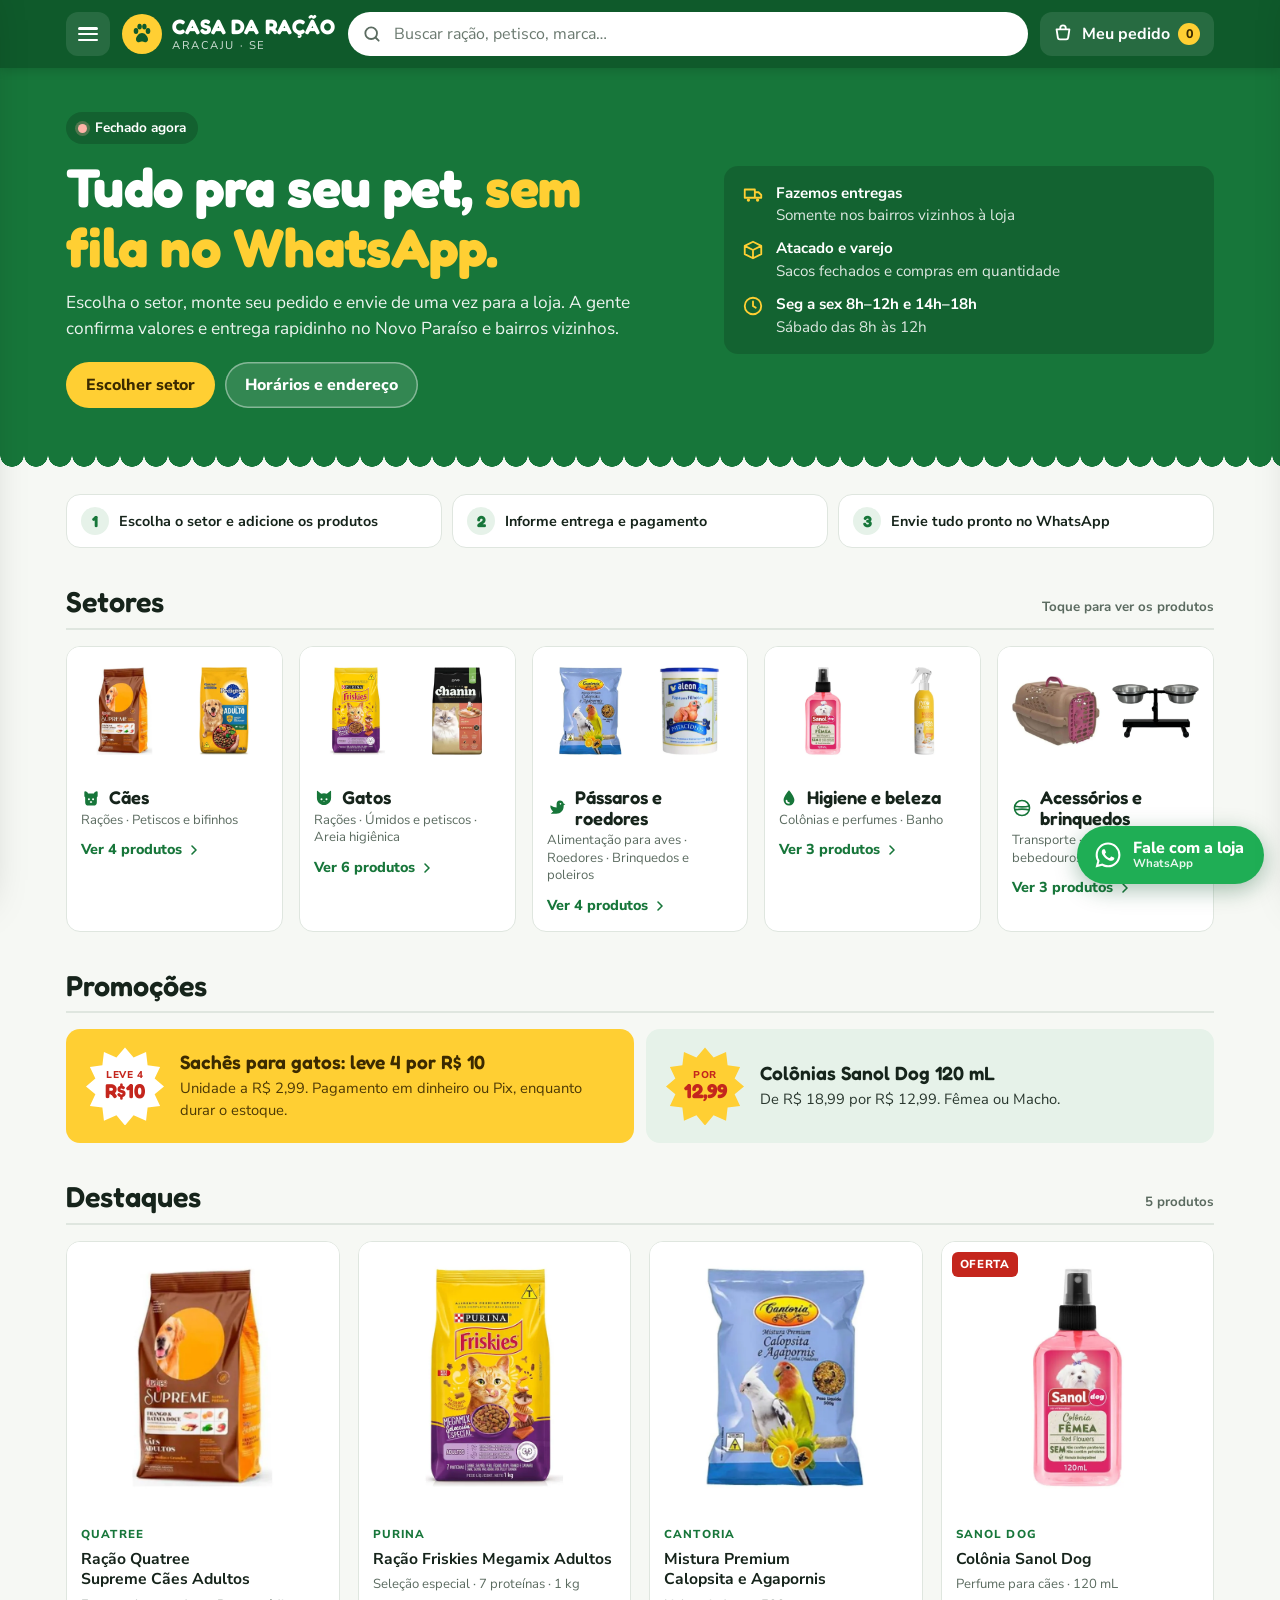
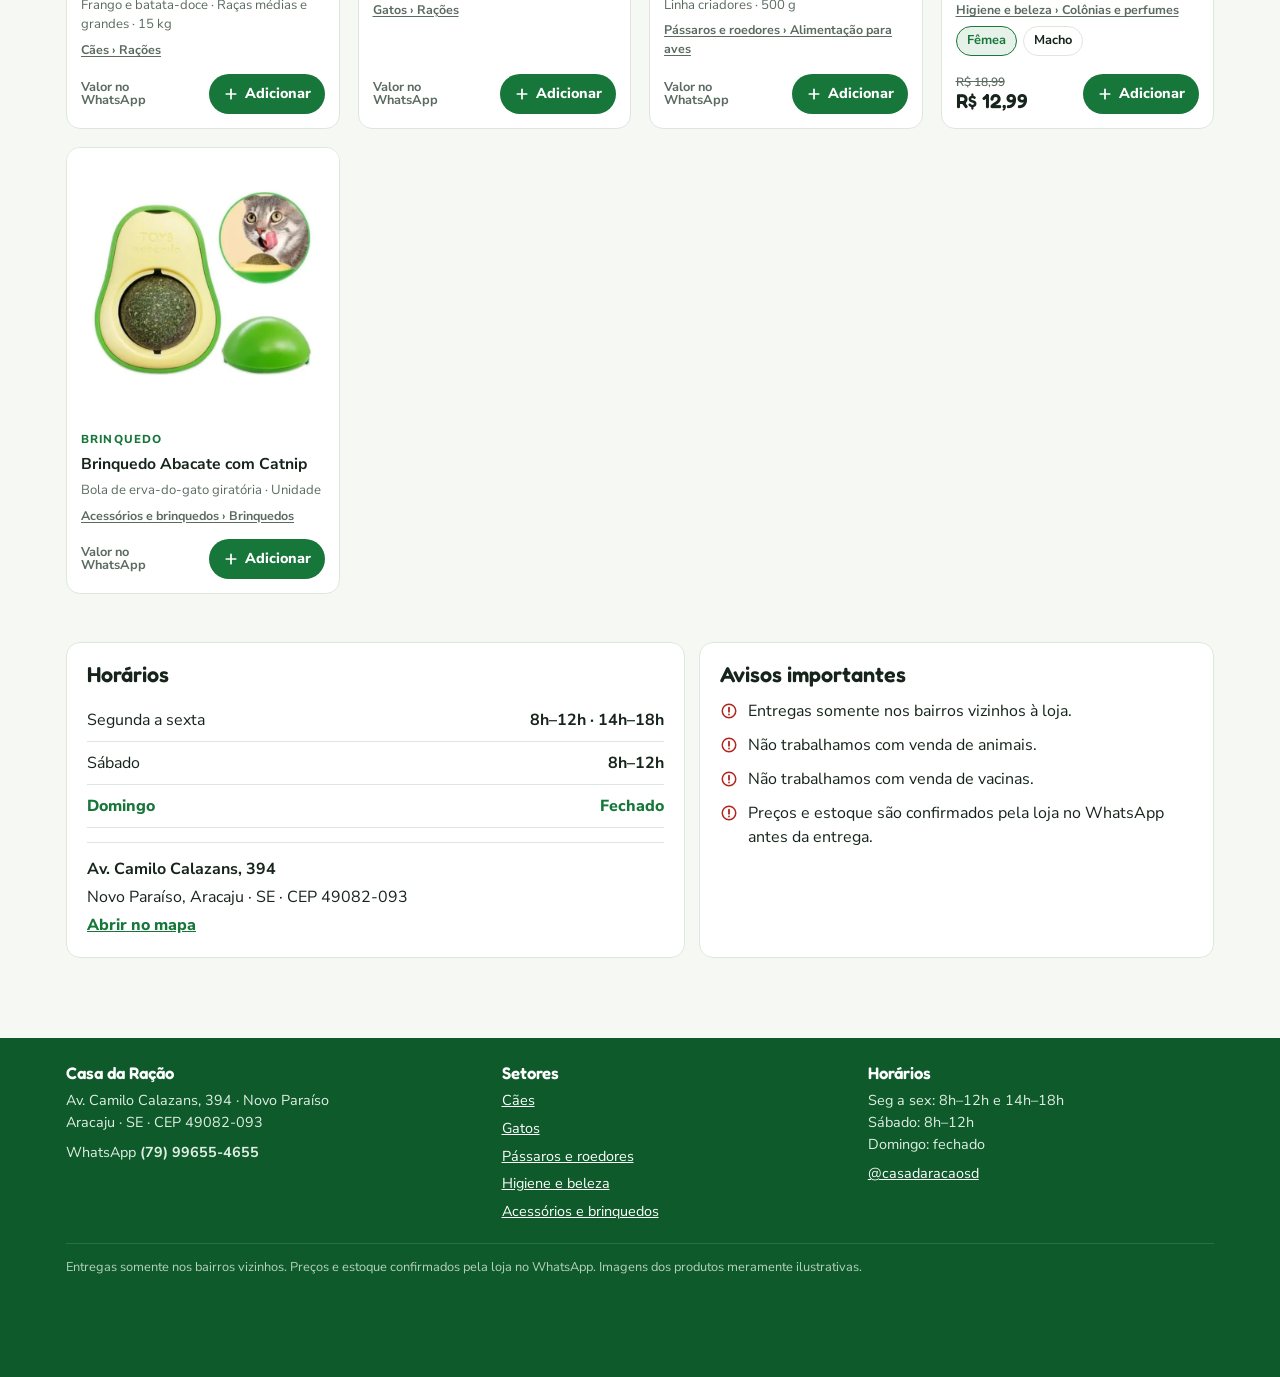
==== commit 5d8693a6: "Separa o site em uma página por setor, com produtos por nicho - index.html vira a página inicial com" ====
--- a/index.html
+++ b/index.html
@@ -3,258 +3,15 @@
 <head>
 <meta charset="utf-8">
 <meta name="viewport" content="width=device-width, initial-scale=1, viewport-fit=cover">
-<meta name="description" content="Casa da Ração Aracaju: monte seu pedido de ração, petiscos e acessórios e envie pelo WhatsApp.">
+<title>Casa da Ração Aracaju</title>
+<meta name="description" content="Casa da Ração em Aracaju: rações, petiscos e acessórios para cães, gatos, pássaros e roedores. Monte seu pedido e envie pelo WhatsApp.">
 <meta name="theme-color" content="#0f5a2b">
-<title>Casa da Ração Aracaju</title>
-<meta name="claude:viewport-fit-sides" content="cover">
 <link rel="preconnect" href="https://fonts.googleapis.com">
+<link rel="preconnect" href="https://fonts.gstatic.com" crossorigin>
 <link rel="stylesheet" href="https://fonts.googleapis.com/css2?family=Fredoka:wght@500;600;700&family=Nunito+Sans:opsz,wght@6..12,400;6..12,600;6..12,700;6..12,800&display=swap">
-<style>
-/* Layout: sticky green "letreiro" header with 3-bar sector drawer + search, storefront hero with awning edge, sector shelves of product cards, cart drawer that sends the order to WhatsApp, fixed WhatsApp button bottom-right */
-:root{
-  --green:#17763a;          /* letreiro da fachada */
-  --green-deep:#0f5a2b;
-  --green-soft:#e6f2e9;
-  --sun:#ffcf33;            /* plaquinhas de preço amarelas */
-  --sun-ink:#3b2a00;
-  --bg:#f6f8f4;
-  --surface:#ffffff;
-  --img-bg:#ffffff;
-  --ink:#16241b;
-  --muted:#5b6b60;
-  --line:#dfe6df;
-  --wa:#1fae55;
-  --wa-ink:#ffffff;
-  --danger:#b3261e;
-  --shadow:0 1px 2px rgba(16,40,24,.06),0 6px 20px rgba(16,40,24,.07);
-  --font-display:"Fredoka","Nunito Sans",ui-rounded,system-ui,sans-serif;
-  --font-body:"Nunito Sans",system-ui,-apple-system,"Segoe UI",Roboto,sans-serif;
-  --r:14px;
-}
-@media (prefers-color-scheme: dark){:root:not([data-theme="light"]){
-  --green:#2f9e57;--green-deep:#12371f;--green-soft:#1a2c21;--sun:#ffd54f;--sun-ink:#2e2100;
-  --bg:#0f1712;--surface:#17221b;--img-bg:#f4f6f2;--ink:#e7efe9;--muted:#a3b3a8;--line:#29382e;
-  --wa:#25c062;--wa-ink:#06210f;--danger:#ff8a80;--shadow:0 1px 2px rgba(0,0,0,.4),0 8px 24px rgba(0,0,0,.35);color-scheme:dark}}
-:root[data-theme="dark"]{
-  --green:#2f9e57;--green-deep:#12371f;--green-soft:#1a2c21;--sun:#ffd54f;--sun-ink:#2e2100;
-  --bg:#0f1712;--surface:#17221b;--img-bg:#f4f6f2;--ink:#e7efe9;--muted:#a3b3a8;--line:#29382e;
-  --wa:#25c062;--wa-ink:#06210f;--danger:#ff8a80;--shadow:0 1px 2px rgba(0,0,0,.4),0 8px 24px rgba(0,0,0,.35);color-scheme:dark}
-
-*{box-sizing:border-box}
-html{scroll-behavior:smooth;scroll-padding-top:150px}
-@media (prefers-reduced-motion:reduce){html{scroll-behavior:auto}*{transition:none!important;animation:none!important}}
-body{background:var(--bg);color:var(--ink);font-family:var(--font-body);font-size:16px;line-height:1.5;-webkit-font-smoothing:antialiased}
-body::before{content:"";position:fixed;inset:0 0 auto;height:env(safe-area-inset-top,0px);z-index:60;background:var(--green-deep)}
-button,input,select,textarea{font:inherit;color:inherit}
-button{cursor:pointer}
-:focus-visible{outline:3px solid var(--sun);outline-offset:2px;border-radius:8px}
-.wrap{max-width:1180px;margin:0 auto;padding-left:max(16px,env(safe-area-inset-left,0px));padding-right:max(16px,env(safe-area-inset-right,0px))}
-.sr{position:absolute;width:1px;height:1px;overflow:hidden;clip:rect(0 0 0 0);white-space:nowrap}
-h1,h2,h3{font-family:var(--font-display);font-weight:600;line-height:1.1;text-wrap:balance;margin:0}
-
-/* ---------- header ---------- */
-.top{position:sticky;top:env(safe-area-inset-top,0px);z-index:50;background:var(--green-deep);color:#fff;box-shadow:0 2px 10px rgba(0,0,0,.15)}
-.top .wrap{display:grid;grid-template-columns:auto auto 1fr auto;grid-template-areas:"menu logo . cart" "search search search search";gap:10px 12px;align-items:center;padding-block:10px}
-@media (min-width:780px){.top .wrap{grid-template-columns:auto auto 1fr auto;grid-template-areas:"menu logo search cart";padding-block:12px}}
-.iconbtn{width:44px;height:44px;border:0;border-radius:12px;background:rgba(255,255,255,.1);color:#fff;display:grid;place-items:center;position:relative}
-.iconbtn:hover{background:rgba(255,255,255,.18)}
-.menu-btn{grid-area:menu}
-.bars{width:20px;height:14px;display:flex;flex-direction:column;justify-content:space-between}
-.bars i{display:block;height:2.5px;border-radius:2px;background:currentColor}
-.logo{grid-area:logo;display:flex;align-items:center;gap:10px;text-decoration:none;color:#fff;min-width:0}
-.logo-badge{width:40px;height:40px;border-radius:50%;background:var(--sun);color:var(--green-deep);display:grid;place-items:center;flex:none}
-.logo-txt{display:flex;flex-direction:column;line-height:1}
-.logo-txt b{font-family:var(--font-display);font-weight:700;font-size:1.3rem;letter-spacing:.01em;text-transform:uppercase;white-space:nowrap}
-.logo-txt small{font-size:.7rem;letter-spacing:.14em;text-transform:uppercase;opacity:.8;margin-top:3px}
-@media (max-width:420px){.logo{gap:8px}.logo-badge{width:34px;height:34px}.logo-txt b{font-size:1.02rem}.logo-txt small{font-size:.62rem}.top .wrap{gap:10px 8px}.cart-btn{padding:0 10px}}
-.search{grid-area:search;position:relative;min-width:0}
-.search input{width:100%;height:44px;border-radius:999px;border:2px solid transparent;background:#fff;color:#16241b;padding:0 44px 0 44px;font-size:1rem}
-.search input::placeholder{color:#6b7a70}
-.search input:focus{outline:none;border-color:var(--sun)}
-.search .s-ico{position:absolute;left:14px;top:50%;transform:translateY(-50%);color:#5b6b60;pointer-events:none}
-.search .s-clear{position:absolute;right:6px;top:50%;transform:translateY(-50%);width:34px;height:34px;border:0;border-radius:50%;background:transparent;color:#5b6b60;display:grid;place-items:center}
-.search .s-clear:hover{background:#eef2ee}
-.cart-btn{grid-area:cart;width:auto;padding:0 14px 0 12px;gap:8px;display:flex;font-weight:700}
-.cart-btn .lbl{display:none}
-@media (min-width:520px){.cart-btn .lbl{display:inline}}
-.count{min-width:22px;height:22px;padding:0 6px;border-radius:999px;background:var(--sun);color:var(--sun-ink);font-size:.78rem;font-weight:800;display:grid;place-items:center;font-variant-numeric:tabular-nums}
-.count.bump{animation:bump .35s ease}
-@keyframes bump{40%{transform:scale(1.3)}}
-
-/* ---------- hero ---------- */
-.hero{background:var(--green);color:#fff;position:relative}
-.hero .wrap{display:grid;gap:22px;padding-block:28px 46px}
-@media (min-width:860px){.hero .wrap{grid-template-columns:1.3fr 1fr;align-items:center;padding-block:44px 64px}}
-.hero::after{content:"";position:absolute;left:0;right:0;bottom:-1px;height:18px;background:var(--bg);z-index:0;-webkit-mask:radial-gradient(circle at 12px 0,transparent 11.5px,#000 12px) 0 0/24px 18px repeat-x;mask:radial-gradient(circle at 12px 0,transparent 11.5px,#000 12px) 0 0/24px 18px repeat-x}
-.status{display:inline-flex;align-items:center;gap:8px;padding:6px 12px;border-radius:999px;background:rgba(0,0,0,.18);font-weight:700;font-size:.85rem}
-.status i{width:9px;height:9px;border-radius:50%;background:#9fe0b4;box-shadow:0 0 0 3px rgba(159,224,180,.25)}
-.status.closed i{background:#ffb4a8;box-shadow:0 0 0 3px rgba(255,180,168,.25)}
-.hero h1{font-size:clamp(2rem,5.2vw,3.4rem);margin-top:14px;font-weight:700;letter-spacing:-.01em}
-.hero h1 em{font-style:normal;color:var(--sun)}
-.hero p.lead{font-size:1.08rem;max-width:34em;opacity:.92;margin:12px 0 0}
-.hero-actions{display:flex;flex-wrap:wrap;gap:10px;margin-top:20px}
-.btn{display:inline-flex;align-items:center;justify-content:center;gap:8px;min-height:46px;padding:0 20px;border-radius:999px;border:0;font-weight:800;text-decoration:none;font-size:1rem}
-.btn-sun{background:var(--sun);color:var(--sun-ink)}
-.btn-sun:hover{filter:brightness(1.05)}
-.btn-ghost{background:rgba(255,255,255,.12);color:#fff;box-shadow:inset 0 0 0 1.5px rgba(255,255,255,.4)}
-.btn-ghost:hover{background:rgba(255,255,255,.2)}
-.facts{display:grid;gap:10px;background:rgba(0,0,0,.16);border-radius:var(--r);padding:16px 18px;font-size:.95rem}
-.facts div{display:flex;gap:12px;align-items:flex-start}
-.facts svg{flex:none;margin-top:2px;color:var(--sun)}
-.facts b{display:block}
-.facts span{opacity:.85}
-
-/* ---------- steps & chips ---------- */
-.steps{display:grid;grid-template-columns:repeat(3,minmax(0,1fr));gap:10px;margin-top:22px}
-.step{background:var(--surface);border:1px solid var(--line);border-radius:var(--r);padding:12px 14px;display:flex;gap:10px;align-items:center;min-width:0}
-.step b{width:28px;height:28px;flex:none;border-radius:50%;background:var(--green-soft);color:var(--green);display:grid;place-items:center;font-family:var(--font-display)}
-.step span{font-size:.9rem;font-weight:700;line-height:1.25}
-@media (max-width:560px){.steps{grid-template-columns:1fr}.step{padding:10px 12px}}
-.chips{display:flex;gap:8px;overflow-x:auto;padding:4px 0 6px;margin-top:22px;scrollbar-width:none}
-.chips::-webkit-scrollbar{display:none}
-.chip{flex:none;display:inline-flex;align-items:center;gap:8px;height:42px;padding:0 16px;border-radius:999px;border:1.5px solid var(--line);background:var(--surface);color:var(--ink);font-weight:700;text-decoration:none;font-size:.95rem}
-.chip:hover{border-color:var(--green);color:var(--green)}
-.chip svg{color:var(--green)}
-
-/* ---------- promo ---------- */
-.promo{margin-top:26px;display:grid;gap:12px}
-@media (min-width:760px){.promo{grid-template-columns:1fr 1fr}}
-.promo-card{border-radius:var(--r);padding:18px 20px;display:flex;gap:16px;align-items:center;min-width:0}
-.promo-card.sun{background:var(--sun);color:var(--sun-ink)}
-.promo-card.soft{background:var(--green-soft);color:var(--ink)}
-.burst{flex:none;width:78px;height:78px;display:grid;place-items:center;text-align:center;font-family:var(--font-display);font-weight:700;line-height:1;clip-path:polygon(50% 0,61% 13%,77% 6%,79% 23%,95% 25%,88% 40%,100% 50%,88% 60%,95% 75%,79% 77%,77% 94%,61% 87%,50% 100%,39% 87%,23% 94%,21% 77%,5% 75%,12% 60%,0 50%,12% 40%,5% 25%,21% 23%,23% 6%,39% 13%)}
-.promo-card.sun .burst{background:#fff;color:#c4261d}
-.promo-card.soft .burst{background:var(--sun);color:#c4261d}
-.burst small{display:block;font-size:.62rem;font-family:var(--font-body);font-weight:800;letter-spacing:.06em}
-.burst span{font-size:1.25rem}
-.promo-card h3{font-size:1.2rem}
-.promo-card p{margin:4px 0 0;font-size:.92rem;opacity:.9}
-
-/* ---------- shelves ---------- */
-main{padding-bottom:110px}
-.shelf{margin-top:38px}
-.shelf-head{display:flex;align-items:end;justify-content:space-between;gap:12px;border-bottom:2px solid var(--line);padding-bottom:10px;margin-bottom:16px}
-.shelf-head h2{font-size:clamp(1.4rem,3vw,1.8rem);display:flex;align-items:center;gap:10px}
-.shelf-head h2 .tag{width:36px;height:36px;border-radius:10px;background:var(--green);color:#fff;display:grid;place-items:center}
-.shelf-head small{color:var(--muted);font-weight:700;white-space:nowrap}
-.grid{display:grid;grid-template-columns:repeat(2,minmax(0,1fr));gap:12px}
-@media (min-width:640px){.grid{grid-template-columns:repeat(3,minmax(0,1fr));gap:16px}}
-@media (min-width:980px){.grid{grid-template-columns:repeat(4,minmax(0,1fr));gap:18px}}
-.card{background:var(--surface);border:1px solid var(--line);border-radius:var(--r);overflow:hidden;display:flex;flex-direction:column;min-width:0;transition:box-shadow .2s,transform .2s}
-.card:hover{box-shadow:var(--shadow);transform:translateY(-2px)}
-.card.flash{animation:flash 1.6s ease}
-@keyframes flash{0%,60%{box-shadow:0 0 0 4px var(--sun)}}
-.card .pic{position:relative;background:var(--img-bg);aspect-ratio:1/1;max-width:100%;display:grid;place-items:center}
-.card .pic img{width:88%;height:88%;object-fit:contain}
-.ribbon{position:absolute;left:10px;top:10px;background:#c4261d;color:#fff;font-weight:800;font-size:.72rem;letter-spacing:.06em;text-transform:uppercase;padding:4px 8px;border-radius:6px}
-.card .body{padding:12px 14px 14px;display:flex;flex-direction:column;gap:6px;flex:1}
-.brand{font-size:.72rem;font-weight:800;letter-spacing:.1em;text-transform:uppercase;color:var(--green)}
-.card h3{font-family:var(--font-body);font-weight:700;font-size:.98rem;line-height:1.3}
-.meta{font-size:.82rem;color:var(--muted)}
-.opts{display:flex;flex-wrap:wrap;gap:6px}
-.opt{height:30px;padding:0 10px;border-radius:999px;border:1.5px solid var(--line);background:transparent;font-size:.8rem;font-weight:700}
-.opt[aria-pressed="true"]{border-color:var(--green);background:var(--green-soft);color:var(--green)}
-.buy{margin-top:auto;padding-top:8px;display:flex;align-items:center;justify-content:space-between;gap:8px;flex-wrap:wrap}
-.price{font-family:var(--font-display);font-weight:600;font-size:1.25rem;font-variant-numeric:tabular-nums;line-height:1}
-.price s{display:block;font-family:var(--font-body);font-size:.75rem;color:var(--muted);font-weight:600;margin-bottom:3px}
-.price.ask{font-family:var(--font-body);font-size:.8rem;font-weight:700;color:var(--muted)}
-.add{height:40px;padding:0 14px;border-radius:999px;border:0;background:var(--green);color:#fff;font-weight:800;display:inline-flex;align-items:center;gap:6px;font-size:.9rem}
-.add:hover{background:var(--green-deep)}
-:root:not([data-theme="light"]) .add:hover{filter:brightness(1.1)}
-.stepper{display:inline-flex;align-items:center;border-radius:999px;background:var(--green-soft);height:40px}
-.stepper button{width:38px;height:40px;border:0;background:transparent;color:var(--green);font-weight:800;font-size:1.2rem;border-radius:999px}
-.stepper output{min-width:22px;text-align:center;font-weight:800;font-variant-numeric:tabular-nums}
-@media (max-width:420px){.card .body{padding:10px 10px 12px}.add{padding:0 12px}.add .t{display:none}.price{font-size:1.1rem}}
-
-.results-head{margin-top:28px;display:flex;justify-content:space-between;align-items:baseline;gap:12px;flex-wrap:wrap}
-.results-head h2{font-size:1.4rem}
-.linkbtn{border:0;background:transparent;color:var(--green);font-weight:800;padding:6px 0;text-decoration:underline;text-underline-offset:3px}
-.empty{margin-top:16px;background:var(--surface);border:1.5px dashed var(--line);border-radius:var(--r);padding:28px 20px;text-align:center}
-.empty h3{font-size:1.25rem}
-.empty p{color:var(--muted);margin:6px 0 16px}
-.btn-wa{background:var(--wa);color:var(--wa-ink)}
-
-/* ---------- info & footer ---------- */
-.info{margin-top:48px;display:grid;gap:14px}
-@media (min-width:820px){.info{grid-template-columns:1.2fr 1fr}}
-.panel{background:var(--surface);border:1px solid var(--line);border-radius:var(--r);padding:20px}
-.panel h2{font-size:1.35rem;margin-bottom:12px}
-.hours{width:100%;border-collapse:collapse;font-variant-numeric:tabular-nums}
-.hours td{padding:9px 0;border-bottom:1px solid var(--line)}
-.hours td:last-child{text-align:right;font-weight:700}
-.hours tr.today td{color:var(--green);font-weight:800}
-.notice{list-style:none;padding:0;margin:0;display:grid;gap:10px}
-.notice li{display:flex;gap:10px;align-items:flex-start}
-.notice svg{flex:none;margin-top:3px;color:var(--danger)}
-.addr{margin-top:14px;padding-top:14px;border-top:1px solid var(--line);display:grid;gap:4px}
-.addr a{color:var(--green);font-weight:800}
-footer{margin-top:40px;background:var(--green-deep);color:#dfeee4;font-size:.88rem}
-footer .wrap{padding-block:22px calc(96px + env(safe-area-inset-bottom,0px));display:flex;flex-wrap:wrap;gap:8px 20px;justify-content:space-between}
-
-/* ---------- overlay / drawers ---------- */
-.scrim{position:fixed;inset:0;background:rgba(6,18,10,.5);z-index:70;opacity:0;pointer-events:none;transition:opacity .2s}
-.scrim.on{opacity:1;pointer-events:auto}
-.drawer{position:fixed;top:0;bottom:0;z-index:80;width:min(360px,88vw);background:var(--surface);display:flex;flex-direction:column;transition:transform .25s ease;box-shadow:0 0 40px rgba(0,0,0,.25)}
-.drawer.left{left:0;transform:translateX(-105%);padding-left:env(safe-area-inset-left,0px)}
-.drawer.right{right:0;width:min(420px,94vw);transform:translateX(105%);padding-right:env(safe-area-inset-right,0px)}
-.drawer.open{transform:none}
-.d-head{display:flex;align-items:center;justify-content:space-between;gap:10px;padding:calc(14px + env(safe-area-inset-top,0px)) 16px 14px;background:var(--green-deep);color:#fff}
-.d-head h2{font-size:1.25rem}
-.d-body{flex:1;overflow-y:auto;padding:10px 12px calc(16px + env(safe-area-inset-bottom,0px))}
-.nav-link{display:flex;align-items:center;gap:12px;width:100%;min-height:48px;padding:0 10px;border:0;border-radius:10px;background:transparent;text-align:left;font-weight:800;font-size:1rem;text-decoration:none;color:var(--ink)}
-.nav-link:hover{background:var(--green-soft)}
-.nav-link .n{margin-left:auto;font-size:.78rem;color:var(--muted);font-weight:700}
-.nav-link .chev{transition:transform .2s;color:var(--muted)}
-.nav-link[aria-expanded="true"] .chev{transform:rotate(90deg)}
-.nav-ico{width:32px;height:32px;border-radius:9px;background:var(--green-soft);color:var(--green);display:grid;place-items:center;flex:none}
-.sub{list-style:none;margin:0 0 8px;padding:0 0 0 54px}
-.sub button{width:100%;text-align:left;border:0;background:transparent;padding:8px 6px;border-radius:8px;font-size:.92rem;color:var(--ink)}
-.sub button:hover{background:var(--green-soft)}
-.d-sep{height:1px;background:var(--line);margin:10px 4px}
-.d-label{font-size:.72rem;letter-spacing:.12em;text-transform:uppercase;color:var(--muted);font-weight:800;padding:8px 10px 4px}
-
-/* cart */
-.c-item{display:grid;grid-template-columns:64px 1fr auto;gap:12px;align-items:center;padding:12px 4px;border-bottom:1px solid var(--line)}
-.c-item img{width:64px;height:64px;object-fit:contain;background:var(--img-bg);border-radius:10px;border:1px solid var(--line)}
-.c-item .nm{font-weight:700;font-size:.92rem;line-height:1.3}
-.c-item .sm{font-size:.8rem;color:var(--muted)}
-.c-item .rm{border:0;background:transparent;color:var(--danger);font-size:.8rem;font-weight:700;padding:4px 0}
-.c-empty{text-align:center;padding:36px 10px;color:var(--muted)}
-.c-empty b{display:block;color:var(--ink);font-family:var(--font-display);font-size:1.2rem;margin-bottom:6px}
-.form{display:grid;gap:12px;margin-top:16px}
-.field{display:grid;gap:6px}
-.field label,.field legend{font-weight:800;font-size:.88rem}
-.field input,.field select,.field textarea{width:100%;min-height:44px;border-radius:10px;border:1.5px solid var(--line);background:var(--bg);padding:10px 12px;font-size:1rem}
-.field textarea{min-height:64px;resize:vertical}
-.field input:focus,.field select:focus,.field textarea:focus{outline:none;border-color:var(--green)}
-fieldset.field{border:0;padding:0;margin:0}
-.seg{display:grid;grid-template-columns:1fr 1fr;gap:6px;background:var(--bg);border:1.5px solid var(--line);border-radius:12px;padding:4px}
-.seg input{position:absolute;opacity:0;pointer-events:none}
-.seg label{display:grid;place-items:center;min-height:40px;border-radius:9px;font-weight:800;cursor:pointer;font-size:.92rem}
-.seg input:checked+label{background:var(--green);color:#fff}
-.seg input:focus-visible+label{outline:3px solid var(--sun)}
-.c-foot{border-top:1px solid var(--line);padding:14px 16px calc(14px + env(safe-area-inset-bottom,0px));display:grid;gap:10px;background:var(--surface)}
-.tot{display:flex;justify-content:space-between;align-items:baseline;font-variant-numeric:tabular-nums}
-.tot b{font-family:var(--font-display);font-size:1.35rem;font-weight:600}
-.tot small{display:block;color:var(--muted);font-size:.78rem}
-.c-foot .btn{width:100%}
-.hint{font-size:.8rem;color:var(--muted);text-align:center;margin:0}
-
-/* floating WhatsApp */
-.fab{position:fixed;z-index:65;right:calc(16px + env(safe-area-inset-right,0px));bottom:calc(16px + env(safe-area-inset-bottom,0px));display:flex;align-items:center;gap:10px;height:58px;padding:0 20px 0 16px;border-radius:999px;background:var(--wa);color:var(--wa-ink);text-decoration:none;font-weight:800;box-shadow:0 6px 22px rgba(10,80,40,.35)}
-.fab:hover{filter:brightness(1.06)}
-.fab .fl{display:flex;flex-direction:column;line-height:1.1}
-.fab .fl small{font-size:.72rem;font-weight:700;opacity:.9}
-@media (max-width:480px){.fab{height:60px;width:60px;padding:0;justify-content:center}.fab .fl{display:none}}
-
-.toast{position:fixed;left:50%;bottom:calc(90px + env(safe-area-inset-bottom,0px));transform:translate(-50%,20px);background:var(--ink);color:var(--bg);padding:10px 16px;border-radius:999px;font-weight:700;font-size:.9rem;z-index:90;opacity:0;pointer-events:none;transition:.2s;max-width:calc(100vw - 32px);text-align:center}
-.toast.on{opacity:1;transform:translate(-50%,0)}
-</style>
-<style>body{margin:0}img{max-width:100%}[hidden]{display:none!important}:root{padding-top:env(safe-area-inset-top,0px);padding-bottom:env(safe-area-inset-bottom,0px)}</style>
+<link rel="stylesheet" href="css/style.css">
 </head>
-<body>
-
-
+<body data-page="inicio">
 <svg width="0" height="0" style="position:absolute" aria-hidden="true">
   <defs>
     <symbol id="i-paw" viewBox="0 0 24 24"><ellipse cx="6" cy="9" rx="2.3" ry="3" fill="currentColor"/><ellipse cx="18" cy="9" rx="2.3" ry="3" fill="currentColor"/><ellipse cx="9.6" cy="4.6" rx="2.2" ry="2.9" fill="currentColor"/><ellipse cx="14.4" cy="4.6" rx="2.2" ry="2.9" fill="currentColor"/><path d="M12 11c-3.2 0-6 3.6-6 6.4 0 1.9 1.4 2.8 3 2.8 1.2 0 2-.6 3-.6s1.8.6 3 .6c1.6 0 3-.9 3-2.8 0-2.8-2.8-6.4-6-6.4z" fill="currentColor"/></symbol>
@@ -282,7 +39,7 @@
 <header class="top">
   <div class="wrap">
     <button class="iconbtn menu-btn" id="menuBtn" aria-label="Abrir menu de setores" aria-controls="nav" aria-expanded="false"><span class="bars" aria-hidden="true"><i></i><i></i><i></i></span></button>
-    <a class="logo" href="#inicio" aria-label="Casa da Ração, início">
+    <a class="logo" href="index.html" aria-label="Casa da Ração, página inicial">
       <span class="logo-badge"><svg width="24" height="24"><use href="#i-paw"/></svg></span>
       <span class="logo-txt"><b>Casa da Ração</b><small>Aracaju · SE</small></span>
     </a>
@@ -298,62 +55,55 @@
   </div>
 </header>
 
-<section class="hero" id="inicio">
+<div id="pageContent">
+<section class="hero home">
   <div class="wrap">
     <div>
-      <span class="status" id="status"><i></i><span id="statusTxt">Horário de funcionamento</span></span>
+      <span class="status js-status"><i></i><span>Horário de funcionamento</span></span>
       <h1>Tudo pra seu pet, <em>sem fila no WhatsApp.</em></h1>
-      <p class="lead">Escolha os produtos aqui, monte seu pedido e envie de uma vez para a loja. A gente confirma valores e entrega rapidinho no Novo Paraíso e bairros vizinhos.</p>
+      <p class="lead">Escolha o setor, monte seu pedido e envie de uma vez para a loja. A gente confirma valores e entrega rapidinho no Novo Paraíso e bairros vizinhos.</p>
       <div class="hero-actions">
-        <a class="btn btn-sun" href="#produtos">Ver produtos</a>
+        <a class="btn btn-sun" href="#setores">Escolher setor</a>
         <a class="btn btn-ghost" href="#loja">Horários e endereço</a>
       </div>
     </div>
     <div class="facts" aria-label="Informações da loja">
-      <div><svg width="22" height="22" aria-hidden="true"><use href="#i-truck"/></svg><p style="margin:0"><b>Fazemos entregas</b><span>Somente nos bairros vizinhos à loja</span></p></div>
-      <div><svg width="22" height="22" aria-hidden="true"><use href="#i-box"/></svg><p style="margin:0"><b>Atacado e varejo</b><span>Sacos fechados e compras em quantidade</span></p></div>
-      <div><svg width="22" height="22" aria-hidden="true"><use href="#i-clock"/></svg><p style="margin:0"><b>Seg a sex 8h–12h e 14h–18h</b><span>Sábado das 8h às 12h</span></p></div>
+      <div><svg width="22" height="22" aria-hidden="true"><use href="#i-truck"/></svg><p><b>Fazemos entregas</b><span>Somente nos bairros vizinhos à loja</span></p></div>
+      <div><svg width="22" height="22" aria-hidden="true"><use href="#i-box"/></svg><p><b>Atacado e varejo</b><span>Sacos fechados e compras em quantidade</span></p></div>
+      <div><svg width="22" height="22" aria-hidden="true"><use href="#i-clock"/></svg><p><b>Seg a sex 8h–12h e 14h–18h</b><span>Sábado das 8h às 12h</span></p></div>
     </div>
   </div>
 </section>
 
-<main class="wrap" id="produtos">
+<main class="wrap">
   <div class="steps" aria-label="Como pedir">
-    <div class="step"><b>1</b><span>Adicione os produtos ao pedido</span></div>
+    <div class="step"><b>1</b><span>Escolha o setor e adicione os produtos</span></div>
     <div class="step"><b>2</b><span>Informe entrega e pagamento</span></div>
     <div class="step"><b>3</b><span>Envie tudo pronto no WhatsApp</span></div>
   </div>
 
-  <nav class="chips" id="chips" aria-label="Setores"></nav>
-
-  <div id="home">
-    <div class="promo" id="promocoes">
-      <div class="promo-card sun">
-        <div class="burst" aria-hidden="true"><div><small>LEVE 4</small><span>R$10</span></div></div>
-        <div><h3>Sachês para gatos: leve 4 por R$ 10</h3><p>Unidade a R$ 2,99. Pagamento em dinheiro ou Pix, enquanto durar o estoque.</p></div>
-      </div>
-      <div class="promo-card soft">
-        <div class="burst" aria-hidden="true"><div><small>POR</small><span>12,99</span></div></div>
-        <div><h3>Colônias Sanol Dog 120 mL</h3><p>De R$ 18,99 por R$ 12,99. Fêmea ou Macho.</p></div>
-      </div>
-    </div>
-    <div id="shelves"></div>
-  </div>
-
-  <section id="results" hidden aria-live="polite">
-    <div class="results-head"><h2 id="resultsTitle">Resultados</h2><button class="linkbtn" id="backHome" type="button">Ver todos os produtos</button></div>
-    <div class="grid" id="resultsGrid" style="margin-top:14px"></div>
-    <div class="empty" id="noResults" hidden>
-      <h3>Não encontramos esse produto no site</h3>
-      <p>A loja tem muito mais coisa nas prateleiras. Pergunte direto pelo WhatsApp.</p>
-      <a class="btn btn-wa" id="askWa" href="#" target="_blank" rel="noopener"><svg width="20" height="20" aria-hidden="true"><use href="#i-wa"/></svg>Perguntar no WhatsApp</a>
-    </div>
-  </section>
+  <div class="section-head" id="setores"><h2>Setores</h2><small>Toque para ver os produtos</small></div>
+  <div class="sectors" id="sectors"></div>
+
+  <div class="section-head" id="promocoes"><h2>Promoções</h2></div>
+  <div class="promo" style="margin-top:0">
+    <div class="promo-card sun">
+      <div class="burst" aria-hidden="true"><div><small>LEVE 4</small><span>R$10</span></div></div>
+      <div><h3>Sachês para gatos: leve 4 por R$ 10</h3><p>Unidade a R$ 2,99. Pagamento em dinheiro ou Pix, enquanto durar o estoque.</p></div>
+    </div>
+    <a class="promo-card soft" href="higiene-e-beleza.html#p-sanol-colonia">
+      <div class="burst" aria-hidden="true"><div><small>POR</small><span>12,99</span></div></div>
+      <div><h3>Colônias Sanol Dog 120 mL</h3><p>De R$ 18,99 por R$ 12,99. Fêmea ou Macho.</p></div>
+    </a>
+  </div>
+
+  <div class="section-head"><h2>Destaques</h2><small id="destaquesCount"></small></div>
+  <div class="grid" id="destaques"></div>
 
   <section class="info" id="loja">
     <div class="panel">
       <h2>Horários</h2>
-      <table class="hours" id="hours">
+      <table class="hours">
         <tr data-d="1,2,3,4,5"><td>Segunda a sexta</td><td>8h–12h · 14h–18h</td></tr>
         <tr data-d="6"><td>Sábado</td><td>8h–12h</td></tr>
         <tr data-d="0"><td>Domingo</td><td>Fechado</td></tr>
@@ -361,7 +111,7 @@
       <div class="addr">
         <b>Av. Camilo Calazans, 394</b>
         <span>Novo Paraíso, Aracaju · SE · CEP 49082-093</span>
-        <a href="https://www.google.com/maps/search/?api=1&query=Av.+Camilo+Calazans+394+Novo+Paraiso+Aracaju" target="_blank" rel="noopener">Abrir no mapa</a>
+        <a href="https://www.google.com/maps/search/?api=1&amp;query=Av.+Camilo+Calazans+394+Novo+Paraiso+Aracaju" target="_blank" rel="noopener">Abrir no mapa</a>
       </div>
     </div>
     <div class="panel">
@@ -372,14 +122,42 @@
         <li><svg width="18" height="18" aria-hidden="true"><use href="#i-alert"/></svg><span>Não trabalhamos com venda de vacinas.</span></li>
         <li><svg width="18" height="18" aria-hidden="true"><use href="#i-alert"/></svg><span>Preços e estoque são confirmados pela loja no WhatsApp antes da entrega.</span></li>
       </ul>
-      <div class="addr"><span>WhatsApp da loja</span><b style="font-variant-numeric:tabular-nums;user-select:all">(79) 99655-4655</b><a href="https://www.instagram.com/casadaracaosd/" target="_blank" rel="noopener">@casadaracaosd no Instagram</a></div>
     </div>
   </section>
 </main>
-
-<footer><div class="wrap"><span>Casa da Ração · Artigos para pets · Aracaju/SE</span><span>Imagens dos produtos meramente ilustrativas.</span></div></footer>
-
-<a class="fab" id="fab" href="#" target="_blank" rel="noopener" aria-label="Falar com a loja no WhatsApp">
+</div>
+
+<main class="wrap" id="results" hidden aria-live="polite">
+  <div class="results-head"><h2 id="resultsTitle">Resultados</h2><button class="linkbtn" id="backPage" type="button">Voltar para a página</button></div>
+  <div class="grid" id="resultsGrid" style="margin-top:14px"></div>
+  <div class="empty" id="noResults" hidden>
+    <h3>Não encontramos esse produto no site</h3>
+    <p>A loja tem muito mais coisa nas prateleiras. Pergunte direto pelo WhatsApp.</p>
+    <a class="btn btn-wa" id="askWa" href="#" target="_blank" rel="noopener"><svg width="20" height="20" aria-hidden="true"><use href="#i-wa"/></svg>Perguntar no WhatsApp</a>
+  </div>
+</main>
+
+<footer>
+  <div class="wrap">
+    <div>
+      <h2>Casa da Ração</h2>
+      <p>Av. Camilo Calazans, 394 · Novo Paraíso<br>Aracaju · SE · CEP 49082-093</p>
+      <p style="margin-top:8px">WhatsApp <b style="user-select:all">(79) 99655-4655</b></p>
+    </div>
+    <div>
+      <h2>Setores</h2>
+      <ul><li><a href="caes.html">Cães</a></li><li><a href="gatos.html">Gatos</a></li><li><a href="passaros-e-roedores.html">Pássaros e roedores</a></li><li><a href="higiene-e-beleza.html">Higiene e beleza</a></li><li><a href="acessorios.html">Acessórios e brinquedos</a></li></ul>
+    </div>
+    <div>
+      <h2>Horários</h2>
+      <p>Seg a sex: 8h–12h e 14h–18h<br>Sábado: 8h–12h<br>Domingo: fechado</p>
+      <p style="margin-top:8px"><a href="https://www.instagram.com/casadaracaosd/" target="_blank" rel="noopener">@casadaracaosd</a></p>
+    </div>
+    <p class="fine">Entregas somente nos bairros vizinhos. Preços e estoque confirmados pela loja no WhatsApp. Imagens dos produtos meramente ilustrativas.</p>
+  </div>
+</footer>
+
+<a class="fab" id="fab" href="https://wa.me/5579996554655" target="_blank" rel="noopener" aria-label="Falar com a loja no WhatsApp">
   <svg width="30" height="30" aria-hidden="true"><use href="#i-wa"/></svg>
   <span class="fl">Fale com a loja<small>WhatsApp</small></span>
 </a>
@@ -420,196 +198,7 @@
 
 <div class="toast" id="toast" role="status"></div>
 
-<script>
-/* ============================================================
-   CATÁLOGO — para atualizar o site, edite só esta lista.
-   preco: valor em reais (ex.: 89.9). Deixe null para "consultar".
-   de: preço antigo (opcional, mostra riscado).
-   ============================================================ */
-const WHATSAPP = "5579996554655";
-const SETORES = [
-  {id:"caes", nome:"Cães", icon:"i-dog"},
-  {id:"gatos", nome:"Gatos", icon:"i-cat"},
-  {id:"aves", nome:"Pássaros e roedores", icon:"i-bird"},
-  {id:"higiene", nome:"Higiene e beleza", icon:"i-drop"},
-  {id:"acessorios", nome:"Acessórios e brinquedos", icon:"i-ball"}
-];
-const IMG = {"abacate-catnip": "[data-uri]", "alcon-papa": "[data-uri]", "balanco-passaro": "[data-uri]", "caixa-transporte": "[data-uri]", "cantoria": "[data-uri]", "chanin-salmao": "[data-uri]", "clean-cats": "[data-uri]", "comedouro-inox": "[data-uri]", "dentalife": "[data-uri]", "doguitos": "[data-uri]", "escova-silicone": "[data-uri]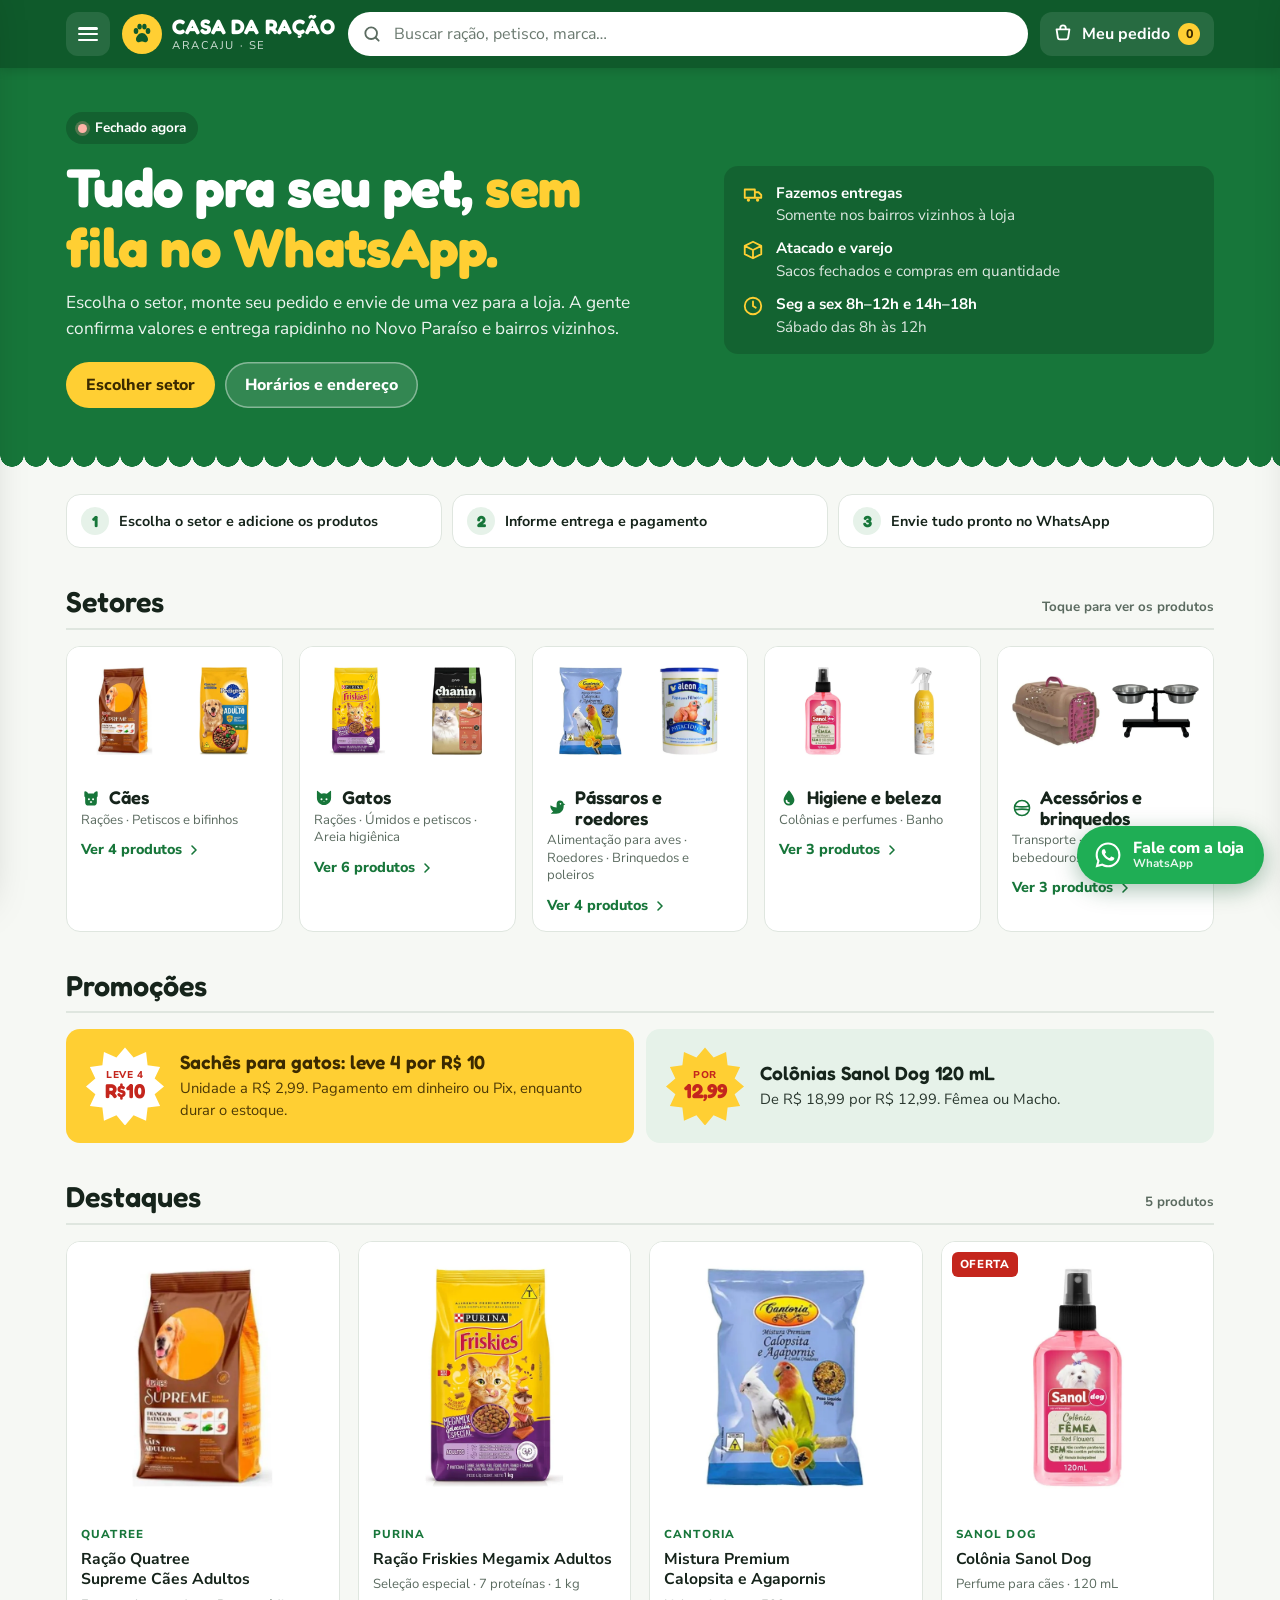
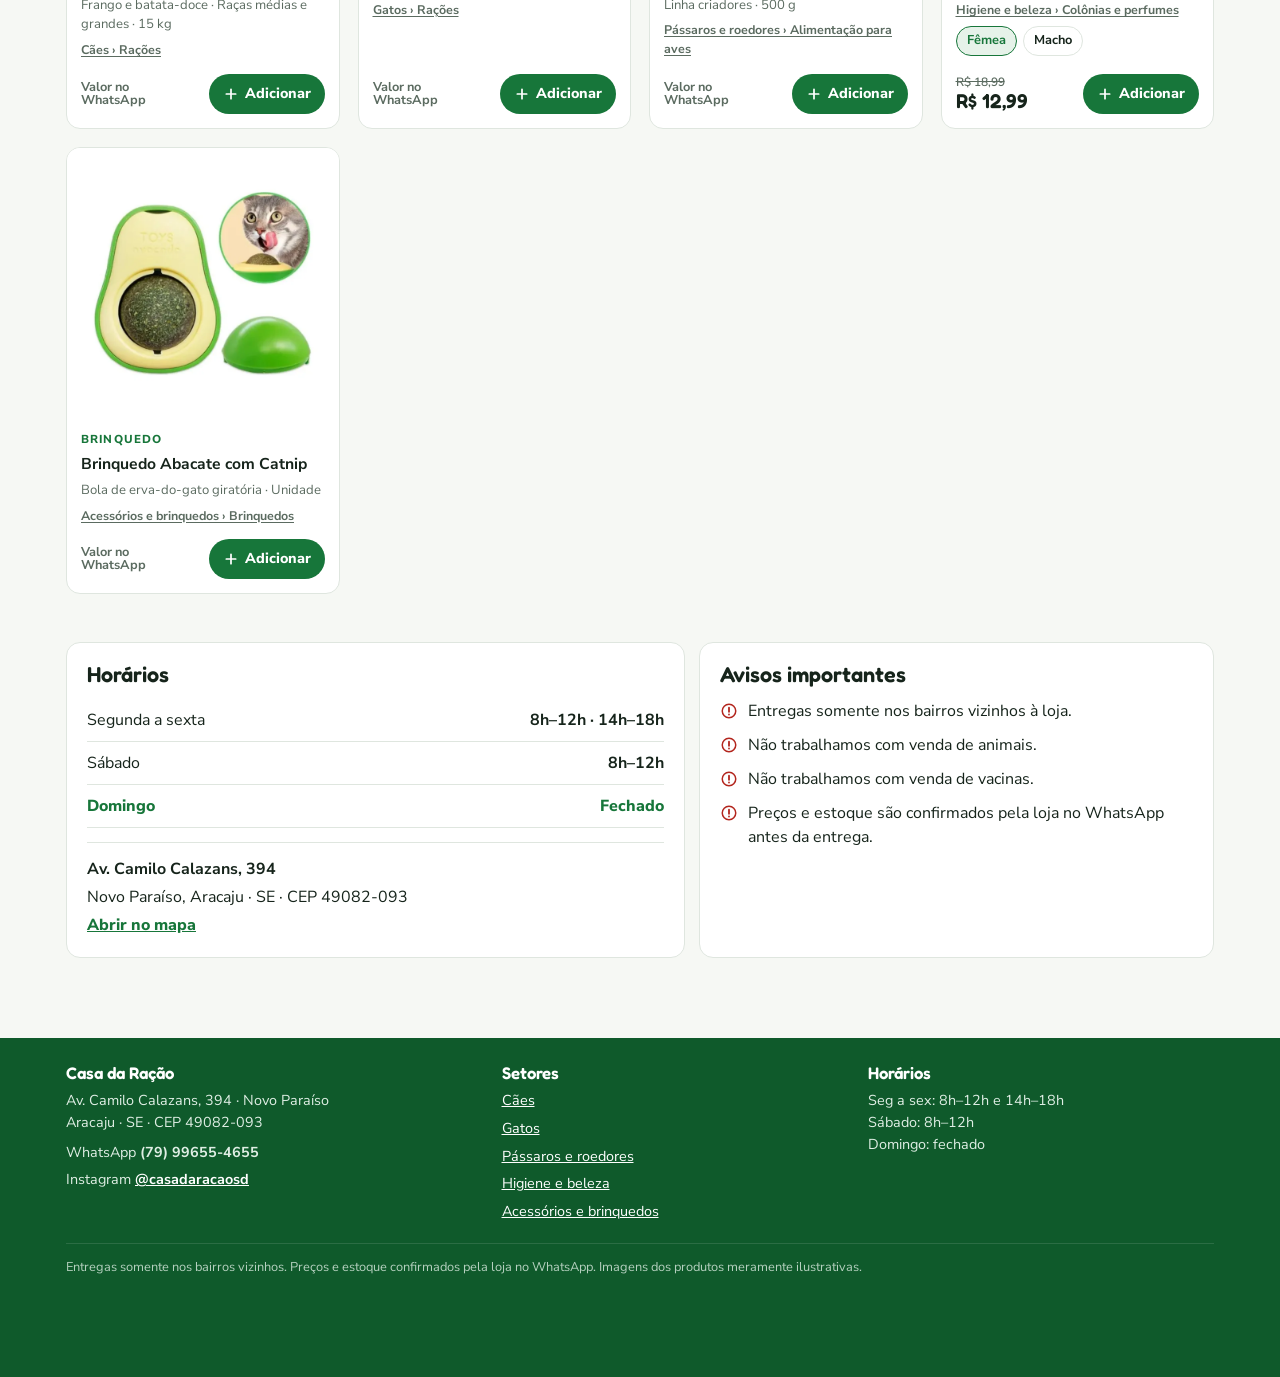
==== commit 80cf6cfa: "Adiciona o Instagram da loja no rodapé Co-Authored-By: Claude Opus 5.5 <noreply@anthropic.com> Claud" ====
--- a/index.html
+++ b/index.html
@@ -143,6 +143,7 @@
       <h2>Casa da Ração</h2>
       <p>Av. Camilo Calazans, 394 · Novo Paraíso<br>Aracaju · SE · CEP 49082-093</p>
       <p style="margin-top:8px">WhatsApp <b style="user-select:all">(79) 99655-4655</b></p>
+      <p style="margin-top:6px">Instagram <a href="https://www.instagram.com/casadaracaosd/" target="_blank" rel="noopener"><b>@casadaracaosd</b></a></p>
     </div>
     <div>
       <h2>Setores</h2>
@@ -151,7 +152,6 @@
     <div>
       <h2>Horários</h2>
       <p>Seg a sex: 8h–12h e 14h–18h<br>Sábado: 8h–12h<br>Domingo: fechado</p>
-      <p style="margin-top:8px"><a href="https://www.instagram.com/casadaracaosd/" target="_blank" rel="noopener">@casadaracaosd</a></p>
     </div>
     <p class="fine">Entregas somente nos bairros vizinhos. Preços e estoque confirmados pela loja no WhatsApp. Imagens dos produtos meramente ilustrativas.</p>
   </div>
--- a/css/style.css
+++ b/css/style.css
@@ -242,10 +242,10 @@
 .nav-ico{width:32px;height:32px;border-radius:9px;background:var(--green-soft);color:var(--green);display:grid;place-items:center;flex:none}
 .nav-link.current .nav-ico{background:var(--green);color:#fff}
 .sub{margin:0 0 10px;padding:0 0 0 54px;display:grid;gap:2px}
-.sub a{display:block;padding:7px 8px;border-radius:8px;font-size:.92rem;text-decoration:none;color:var(--ink)}
+.sub a{display:flex;justify-content:space-between;align-items:center;gap:8px;min-height:40px;padding:0 10px;border-radius:8px;font-size:.95rem;font-weight:700;text-decoration:none;color:var(--ink)}
+.sub a span{font-size:.78rem;color:var(--muted);font-variant-numeric:tabular-nums}
 .sub a:hover{background:var(--green-soft)}
-.sub .all{font-weight:800;color:var(--green)}
-.sub .grp{font-size:.7rem;letter-spacing:.12em;text-transform:uppercase;color:var(--muted);font-weight:800;padding:10px 8px 2px}
+.sub .all{color:var(--green)}
 .d-sep{height:1px;background:var(--line);margin:10px 4px}
 .d-label{font-size:.72rem;letter-spacing:.12em;text-transform:uppercase;color:var(--muted);font-weight:800;padding:8px 10px 4px}
 
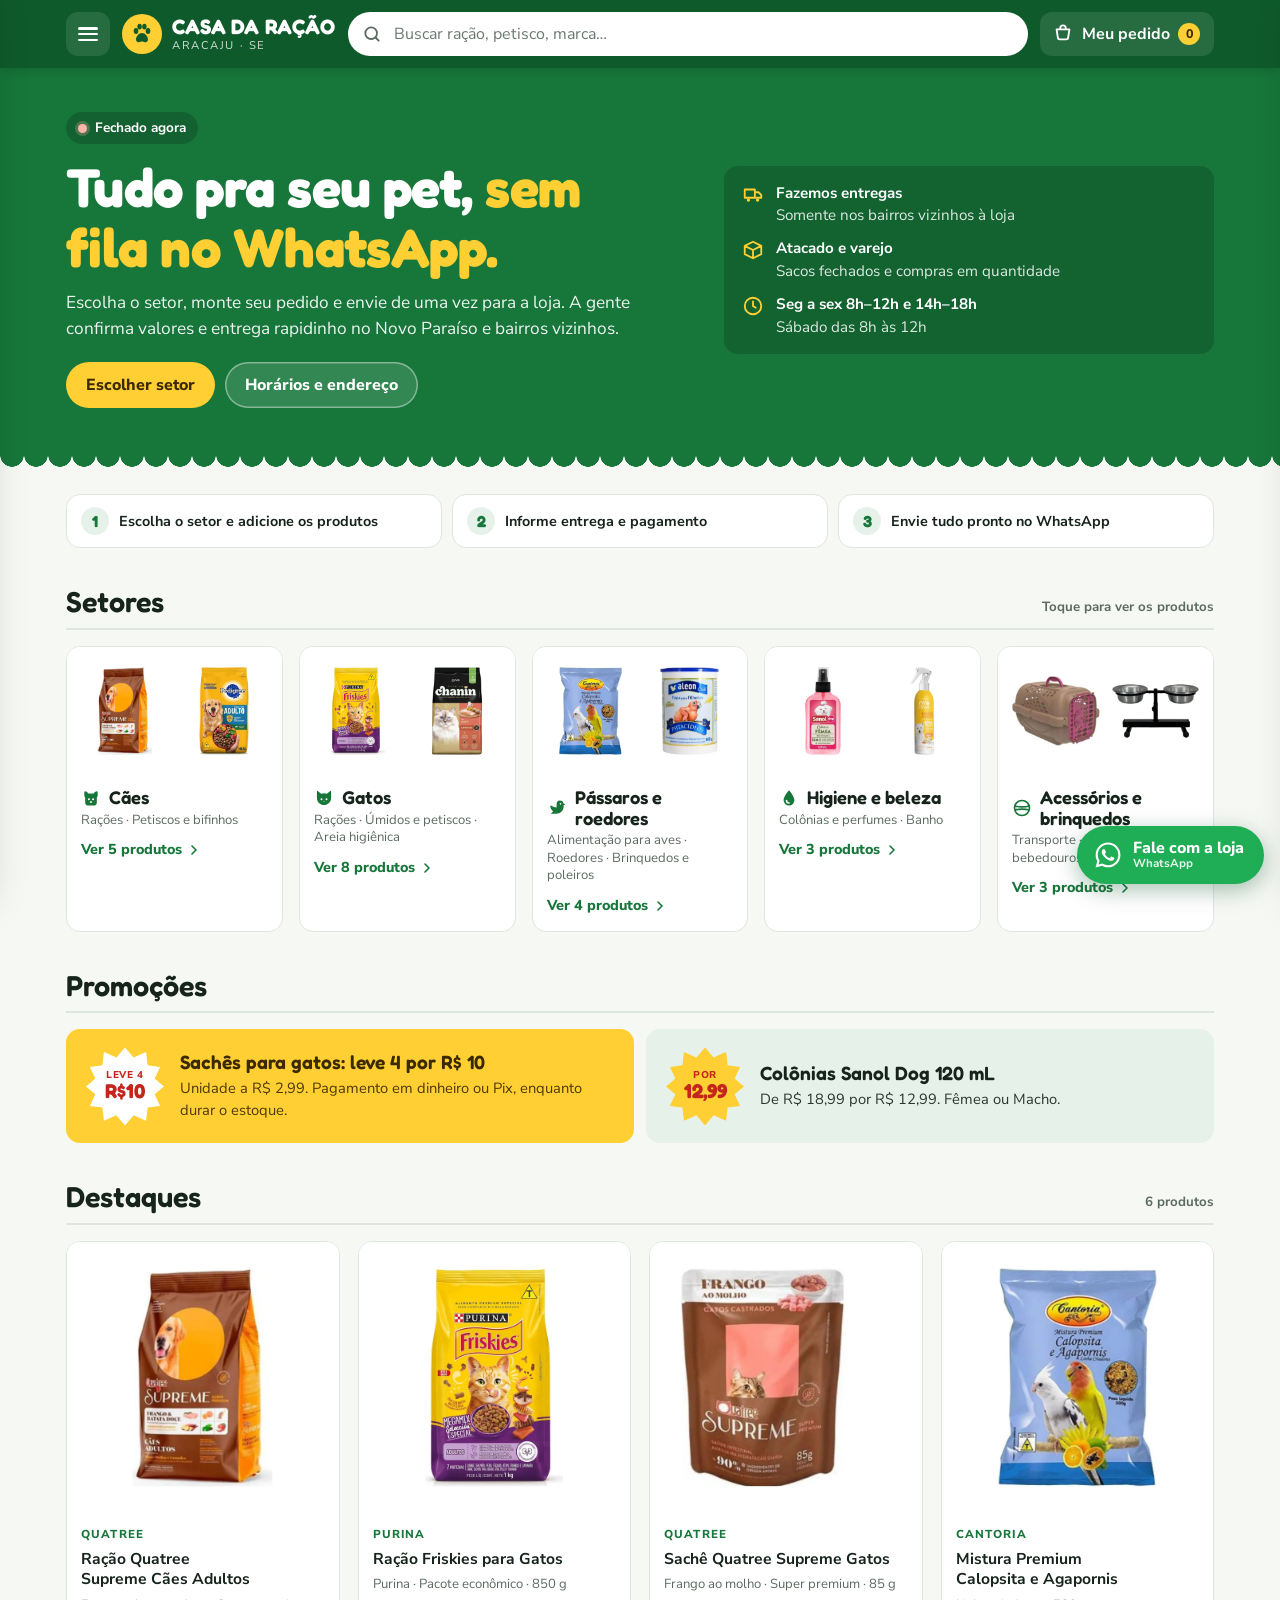
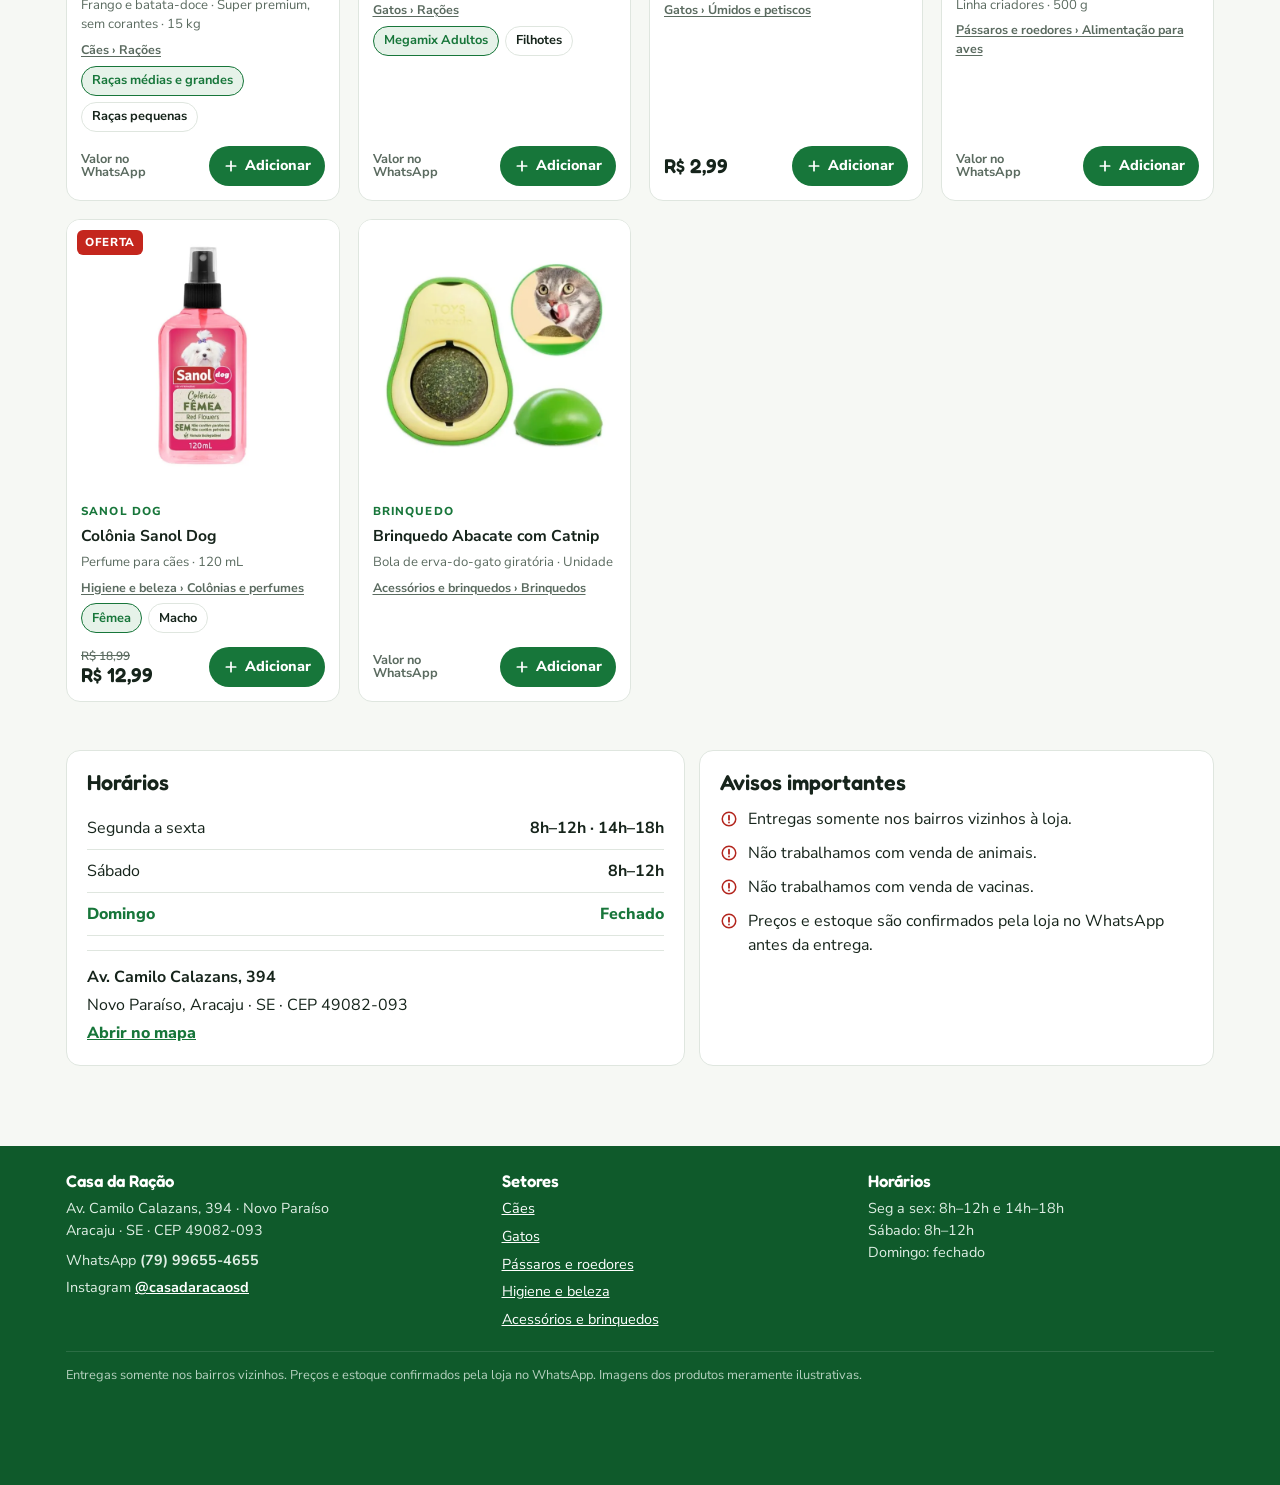
==== commit 6d916a98: "Adiciona produtos anunciados no Instagram nos últimos 12 meses Novos: Pedigree Filezitos Carne, Sach" ====
--- a/index.html
+++ b/index.html
@@ -87,10 +87,10 @@
 
   <div class="section-head" id="promocoes"><h2>Promoções</h2></div>
   <div class="promo" style="margin-top:0">
-    <div class="promo-card sun">
+    <a class="promo-card sun" href="gatos.html#p-quatree-sache">
       <div class="burst" aria-hidden="true"><div><small>LEVE 4</small><span>R$10</span></div></div>
       <div><h3>Sachês para gatos: leve 4 por R$ 10</h3><p>Unidade a R$ 2,99. Pagamento em dinheiro ou Pix, enquanto durar o estoque.</p></div>
-    </div>
+    </a>
     <a class="promo-card soft" href="higiene-e-beleza.html#p-sanol-colonia">
       <div class="burst" aria-hidden="true"><div><small>POR</small><span>12,99</span></div></div>
       <div><h3>Colônias Sanol Dog 120 mL</h3><p>De R$ 18,99 por R$ 12,99. Fêmea ou Macho.</p></div>
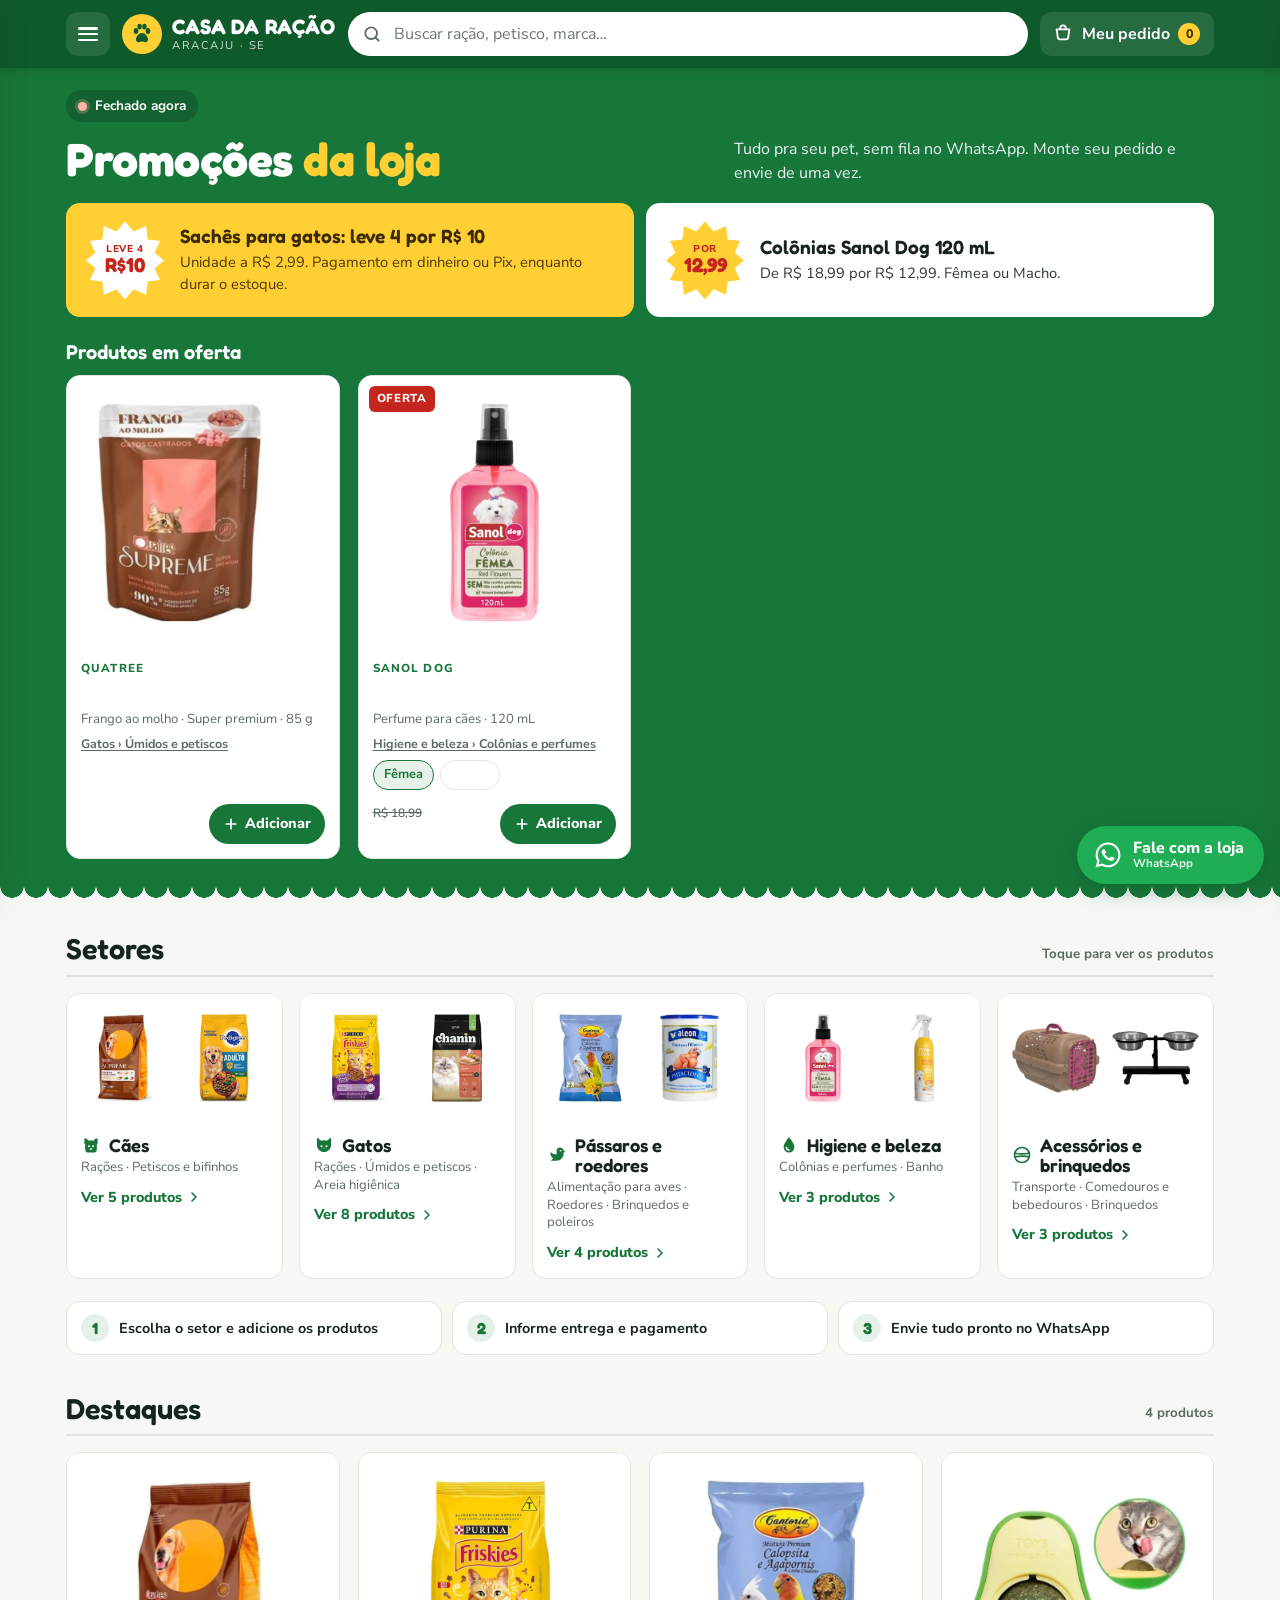
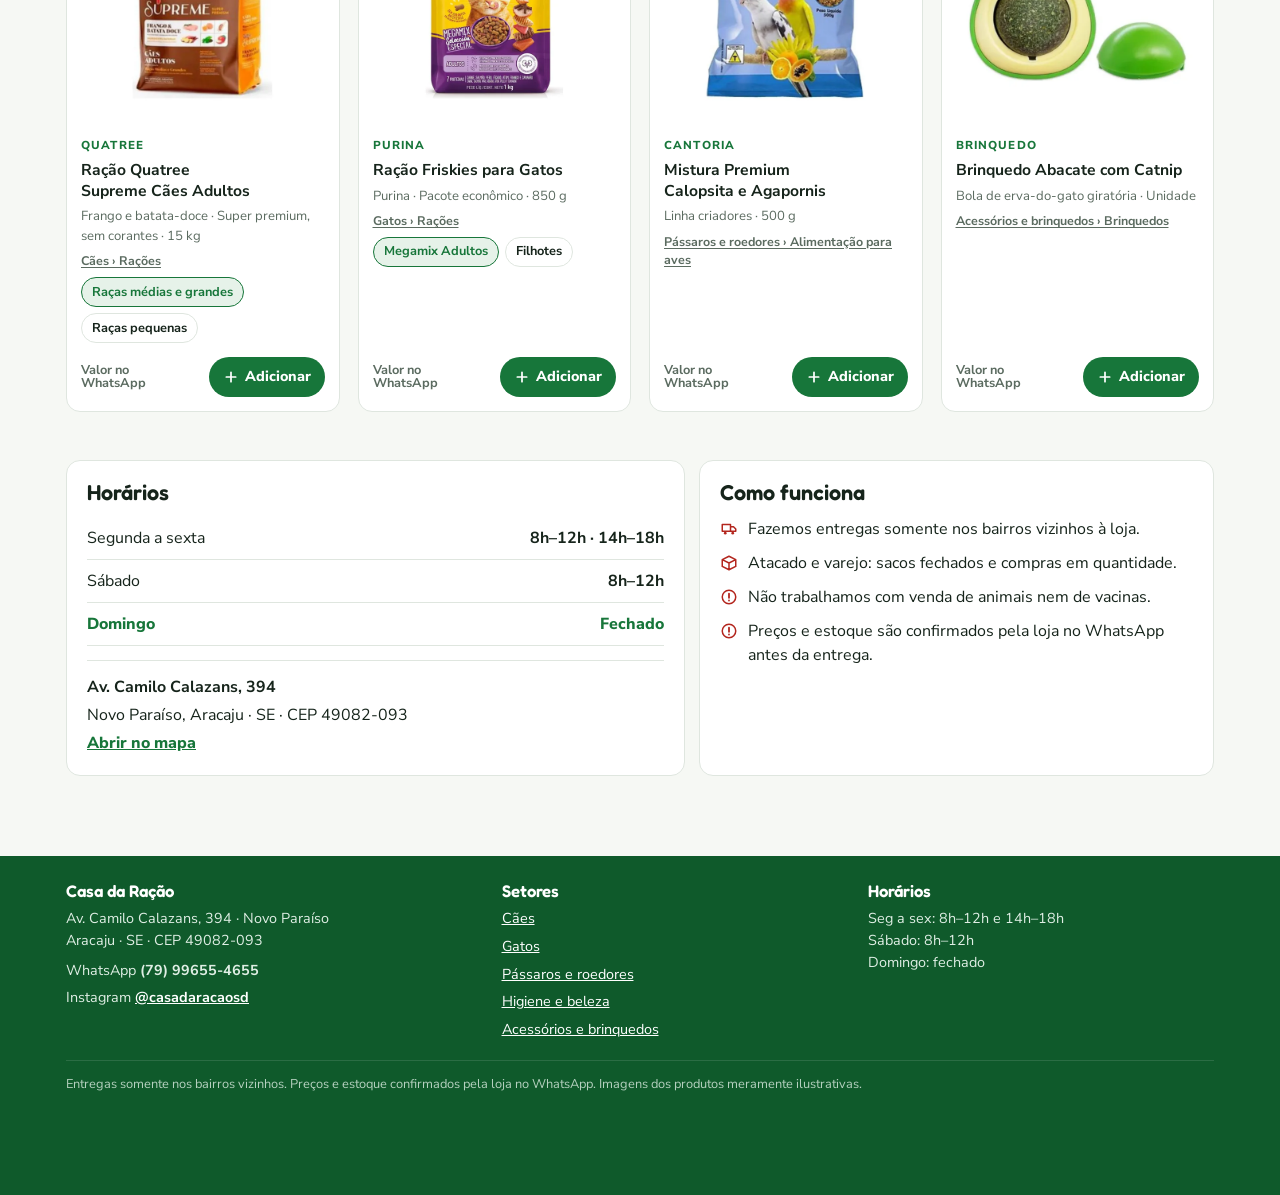
==== commit 1bdfbca6: "Painel do dono e promoções no topo da página inicial - painel.html: altera preços, fotos, produtos e" ====
--- a/index.html
+++ b/index.html
@@ -56,45 +56,31 @@
 </header>
 
 <div id="pageContent">
-<section class="hero home">
+<section class="hero promo-top" id="promocoes">
   <div class="wrap">
-    <div>
-      <span class="status js-status"><i></i><span>Horário de funcionamento</span></span>
-      <h1>Tudo pra seu pet, <em>sem fila no WhatsApp.</em></h1>
-      <p class="lead">Escolha o setor, monte seu pedido e envie de uma vez para a loja. A gente confirma valores e entrega rapidinho no Novo Paraíso e bairros vizinhos.</p>
-      <div class="hero-actions">
-        <a class="btn btn-sun" href="#setores">Escolher setor</a>
-        <a class="btn btn-ghost" href="#loja">Horários e endereço</a>
+    <div class="promo-head">
+      <div>
+        <span class="status js-status"><i></i><span>Horário de funcionamento</span></span>
+        <h1>Promoções <em>da loja</em></h1>
       </div>
+      <p class="lead">Tudo pra seu pet, sem fila no WhatsApp. Monte seu pedido e envie de uma vez.</p>
     </div>
-    <div class="facts" aria-label="Informações da loja">
-      <div><svg width="22" height="22" aria-hidden="true"><use href="#i-truck"/></svg><p><b>Fazemos entregas</b><span>Somente nos bairros vizinhos à loja</span></p></div>
-      <div><svg width="22" height="22" aria-hidden="true"><use href="#i-box"/></svg><p><b>Atacado e varejo</b><span>Sacos fechados e compras em quantidade</span></p></div>
-      <div><svg width="22" height="22" aria-hidden="true"><use href="#i-clock"/></svg><p><b>Seg a sex 8h–12h e 14h–18h</b><span>Sábado das 8h às 12h</span></p></div>
+    <div class="promo" id="promoBanners"></div>
+    <div id="ofertasWrap" hidden>
+      <h2 class="promo-sub">Produtos em oferta</h2>
+      <div class="grid" id="ofertas"></div>
     </div>
   </div>
 </section>
 
 <main class="wrap">
+  <div class="section-head" id="setores"><h2>Setores</h2><small>Toque para ver os produtos</small></div>
+  <div class="sectors" id="sectors"></div>
+
   <div class="steps" aria-label="Como pedir">
     <div class="step"><b>1</b><span>Escolha o setor e adicione os produtos</span></div>
     <div class="step"><b>2</b><span>Informe entrega e pagamento</span></div>
     <div class="step"><b>3</b><span>Envie tudo pronto no WhatsApp</span></div>
-  </div>
-
-  <div class="section-head" id="setores"><h2>Setores</h2><small>Toque para ver os produtos</small></div>
-  <div class="sectors" id="sectors"></div>
-
-  <div class="section-head" id="promocoes"><h2>Promoções</h2></div>
-  <div class="promo" style="margin-top:0">
-    <a class="promo-card sun" href="gatos.html#p-quatree-sache">
-      <div class="burst" aria-hidden="true"><div><small>LEVE 4</small><span>R$10</span></div></div>
-      <div><h3>Sachês para gatos: leve 4 por R$ 10</h3><p>Unidade a R$ 2,99. Pagamento em dinheiro ou Pix, enquanto durar o estoque.</p></div>
-    </a>
-    <a class="promo-card soft" href="higiene-e-beleza.html#p-sanol-colonia">
-      <div class="burst" aria-hidden="true"><div><small>POR</small><span>12,99</span></div></div>
-      <div><h3>Colônias Sanol Dog 120 mL</h3><p>De R$ 18,99 por R$ 12,99. Fêmea ou Macho.</p></div>
-    </a>
   </div>
 
   <div class="section-head"><h2>Destaques</h2><small id="destaquesCount"></small></div>
@@ -115,11 +101,11 @@
       </div>
     </div>
     <div class="panel">
-      <h2>Avisos importantes</h2>
+      <h2>Como funciona</h2>
       <ul class="notice">
-        <li><svg width="18" height="18" aria-hidden="true"><use href="#i-alert"/></svg><span>Entregas somente nos bairros vizinhos à loja.</span></li>
-        <li><svg width="18" height="18" aria-hidden="true"><use href="#i-alert"/></svg><span>Não trabalhamos com venda de animais.</span></li>
-        <li><svg width="18" height="18" aria-hidden="true"><use href="#i-alert"/></svg><span>Não trabalhamos com venda de vacinas.</span></li>
+        <li><svg width="18" height="18" aria-hidden="true"><use href="#i-truck"/></svg><span>Fazemos entregas somente nos bairros vizinhos à loja.</span></li>
+        <li><svg width="18" height="18" aria-hidden="true"><use href="#i-box"/></svg><span>Atacado e varejo: sacos fechados e compras em quantidade.</span></li>
+        <li><svg width="18" height="18" aria-hidden="true"><use href="#i-alert"/></svg><span>Não trabalhamos com venda de animais nem de vacinas.</span></li>
         <li><svg width="18" height="18" aria-hidden="true"><use href="#i-alert"/></svg><span>Preços e estoque são confirmados pela loja no WhatsApp antes da entrega.</span></li>
       </ul>
     </div>
@@ -198,7 +184,6 @@
 
 <div class="toast" id="toast" role="status"></div>
 
-<script src="js/produtos.js"></script>
 <script src="js/app.js"></script>
 </body>
 </html>
--- a/css/style.css
+++ b/css/style.css
@@ -285,3 +285,17 @@
 
 .toast{position:fixed;left:50%;bottom:calc(90px + env(safe-area-inset-bottom,0px));transform:translate(-50%,20px);background:var(--ink);color:var(--bg);padding:10px 16px;border-radius:999px;font-weight:700;font-size:.9rem;z-index:90;opacity:0;pointer-events:none;transition:.2s;max-width:calc(100vw - 32px);text-align:center}
 .toast.on{opacity:1;transform:translate(-50%,0)}
+
+/* promoções no topo da página inicial */
+.promo-top .wrap{gap:18px;padding-block:22px 44px}
+.promo-head{display:flex;flex-wrap:wrap;align-items:end;justify-content:space-between;gap:10px 24px}
+.promo-top h1{font-size:clamp(1.9rem,4.6vw,2.9rem);margin-top:12px}
+.promo-top p.lead{margin:0;max-width:30em;font-size:1rem}
+.promo-top .promo{margin-top:0}
+.promo-sub{font-size:1.25rem;margin:6px 0 12px}
+.promo-card{transition:transform .2s,box-shadow .2s}
+a.promo-card:hover{transform:translateY(-2px);box-shadow:var(--shadow)}
+.promo-top .promo-card.soft{background:var(--surface);color:var(--ink)}
+.promo-top .steps{margin-top:0}
+main > .section-head:first-child{margin-top:30px}
+main > .steps{margin-top:22px}
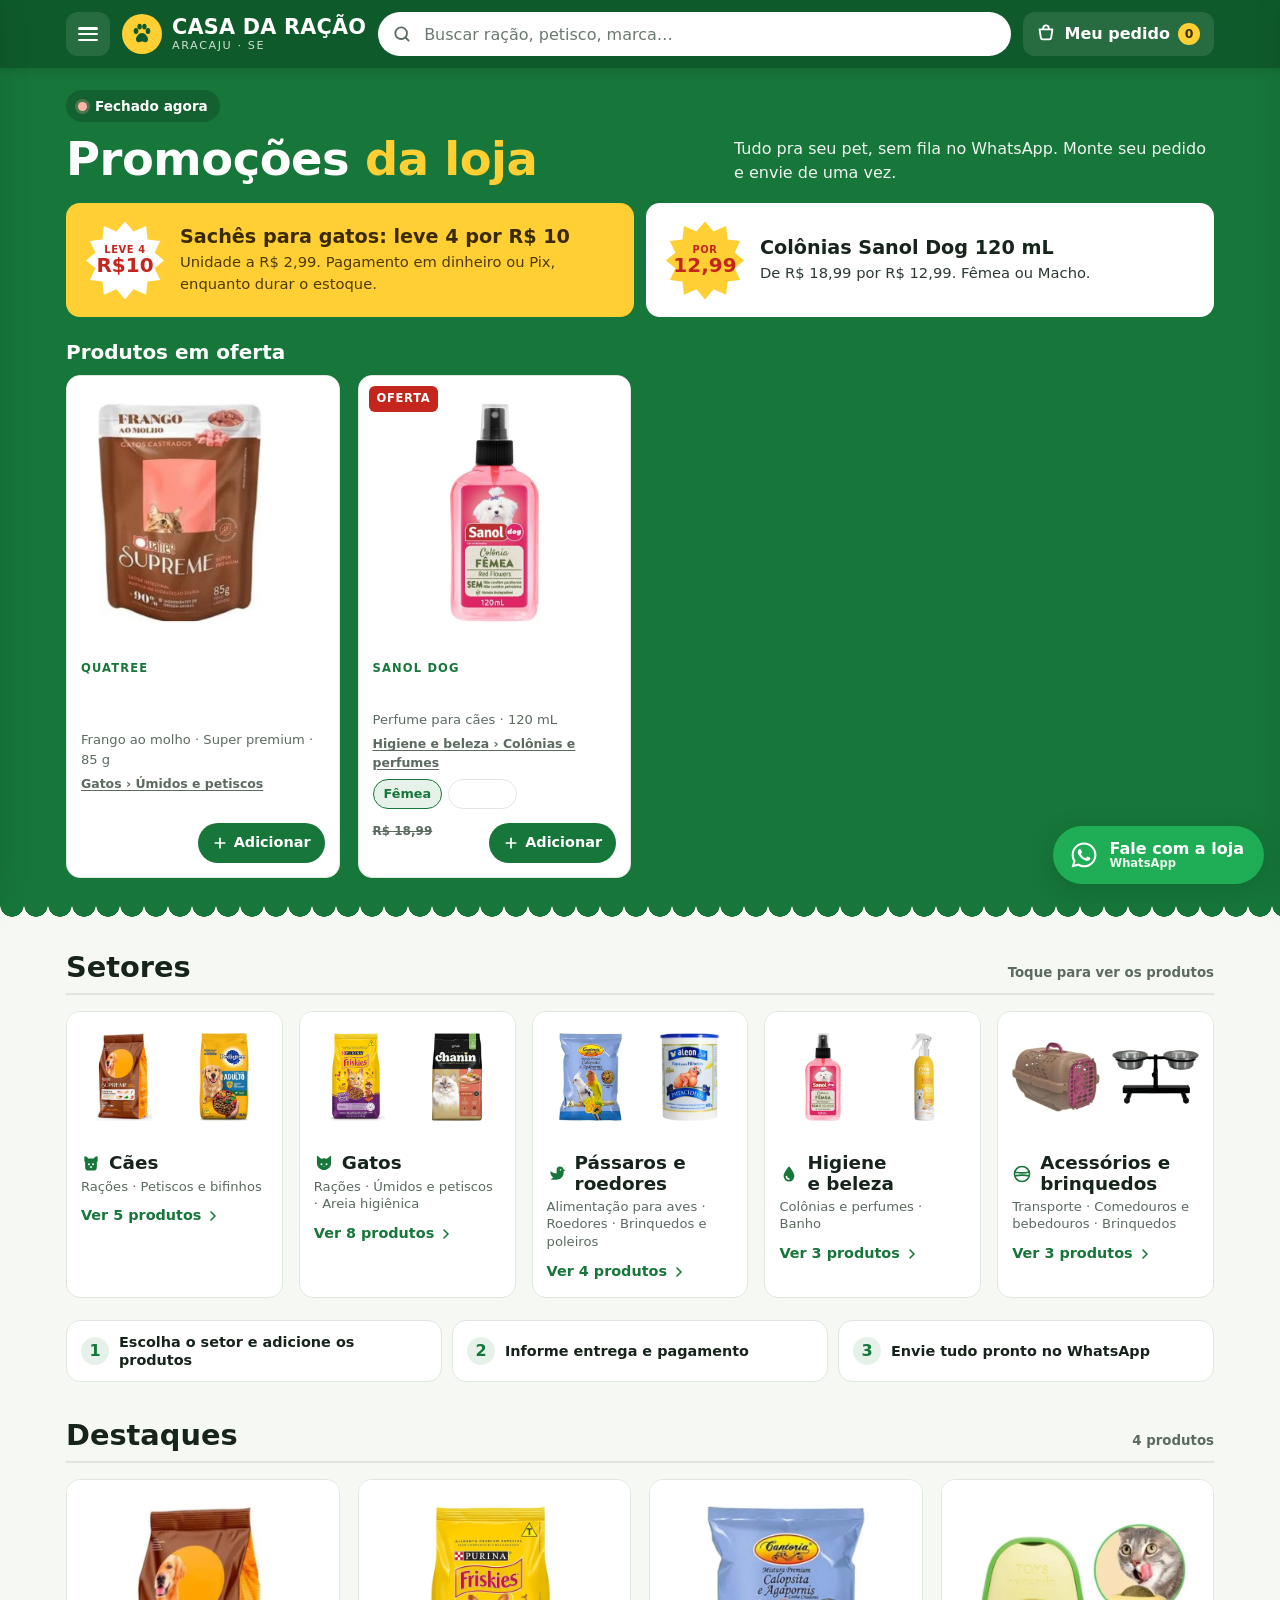
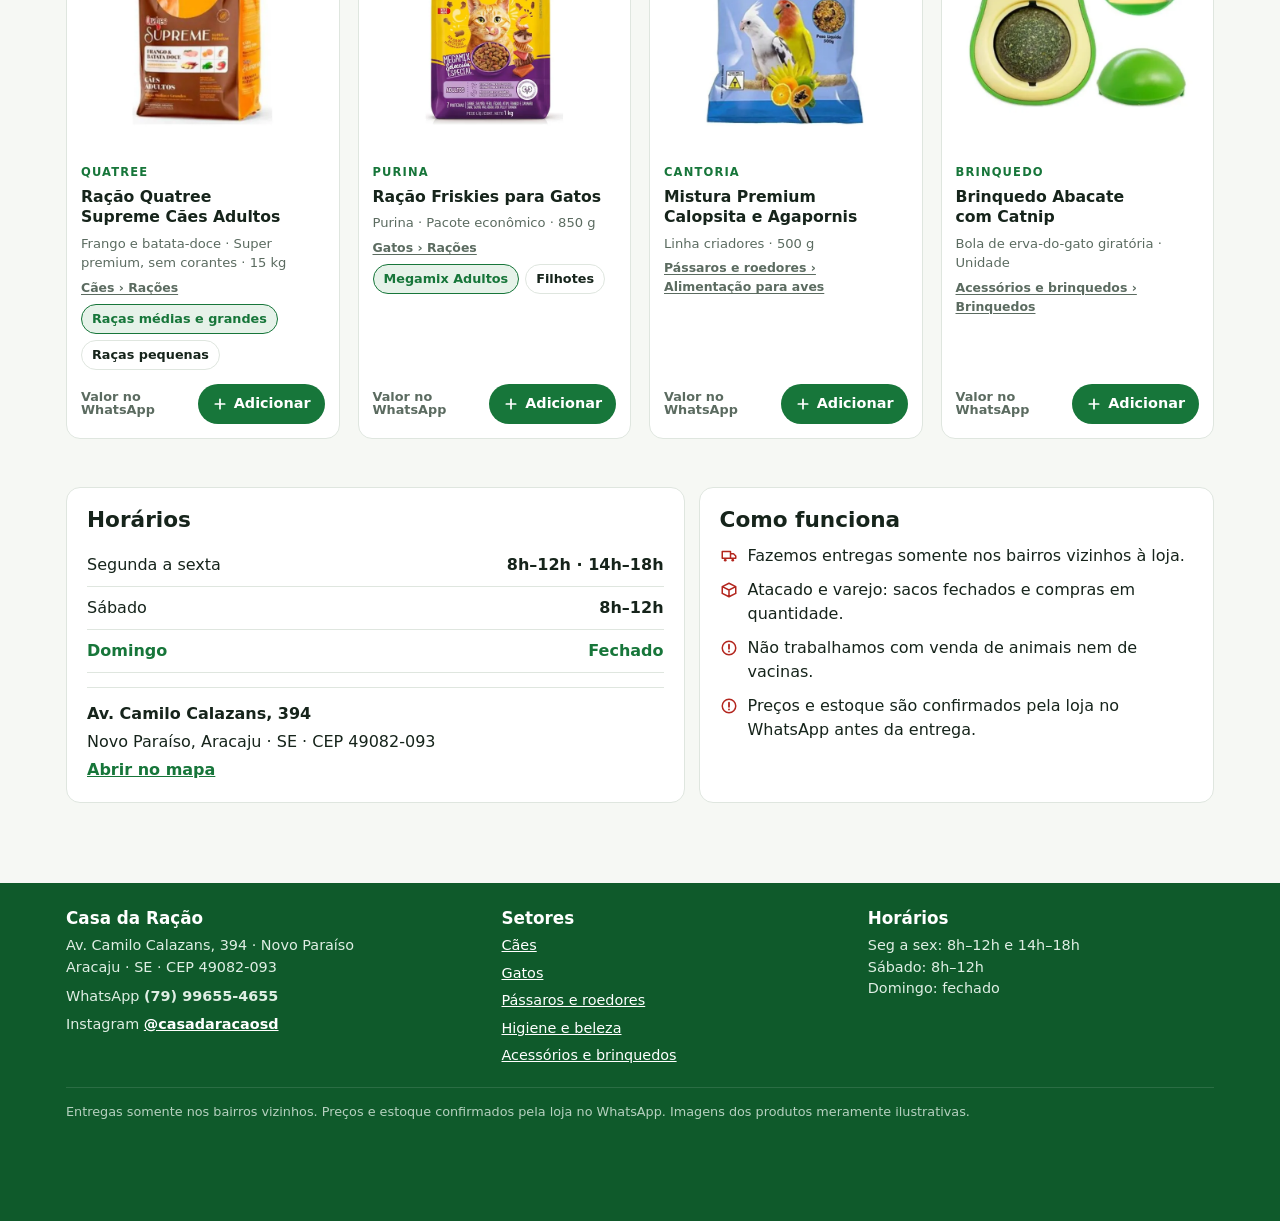
==== commit 9d9a654a: "Segurança: CSP, SRI, 2FA no painel, histórico e política de privacidade - Content-Security-Policy e " ====
--- a/index.html
+++ b/index.html
@@ -3,6 +3,8 @@
 <head>
 <meta charset="utf-8">
 <meta name="viewport" content="width=device-width, initial-scale=1, viewport-fit=cover">
+<meta http-equiv="Content-Security-Policy" content="default-src 'self'; script-src 'self'; style-src 'self' 'unsafe-inline' https://fonts.googleapis.com; font-src https://fonts.gstatic.com; img-src 'self' data: https://unnmstazqkrjcuhvszza.supabase.co; connect-src 'self' https://unnmstazqkrjcuhvszza.supabase.co; object-src 'none'; base-uri 'self'; form-action 'none'; frame-src 'none'; worker-src 'none'; upgrade-insecure-requests">
+<meta name="referrer" content="strict-origin-when-cross-origin">
 <title>Casa da Ração Aracaju</title>
 <meta name="description" content="Casa da Ração em Aracaju: rações, petiscos e acessórios para cães, gatos, pássaros e roedores. Monte seu pedido e envie pelo WhatsApp.">
 <meta name="theme-color" content="#0f5a2b">
@@ -184,6 +186,7 @@
 
 <div class="toast" id="toast" role="status"></div>
 
+<script src="js/config.js"></script>
 <script src="js/app.js"></script>
 </body>
 </html>
--- a/css/style.css
+++ b/css/style.css
@@ -299,3 +299,11 @@
 .promo-top .steps{margin-top:0}
 main > .section-head:first-child{margin-top:30px}
 main > .steps{margin-top:22px}
+
+/* páginas de texto (política de privacidade) */
+.legal{max-width:760px}
+.legal h2{font-size:1.3rem;margin:28px 0 8px}
+.legal p,.legal li{line-height:1.65}
+.legal ul{padding-left:20px;display:grid;gap:8px}
+.legal mark{background:var(--sun);color:var(--sun-ink);padding:0 4px;border-radius:4px}
+.legal .draft{margin-top:24px;background:var(--sun);color:var(--sun-ink);border-radius:var(--r);padding:12px 14px;font-weight:700}
